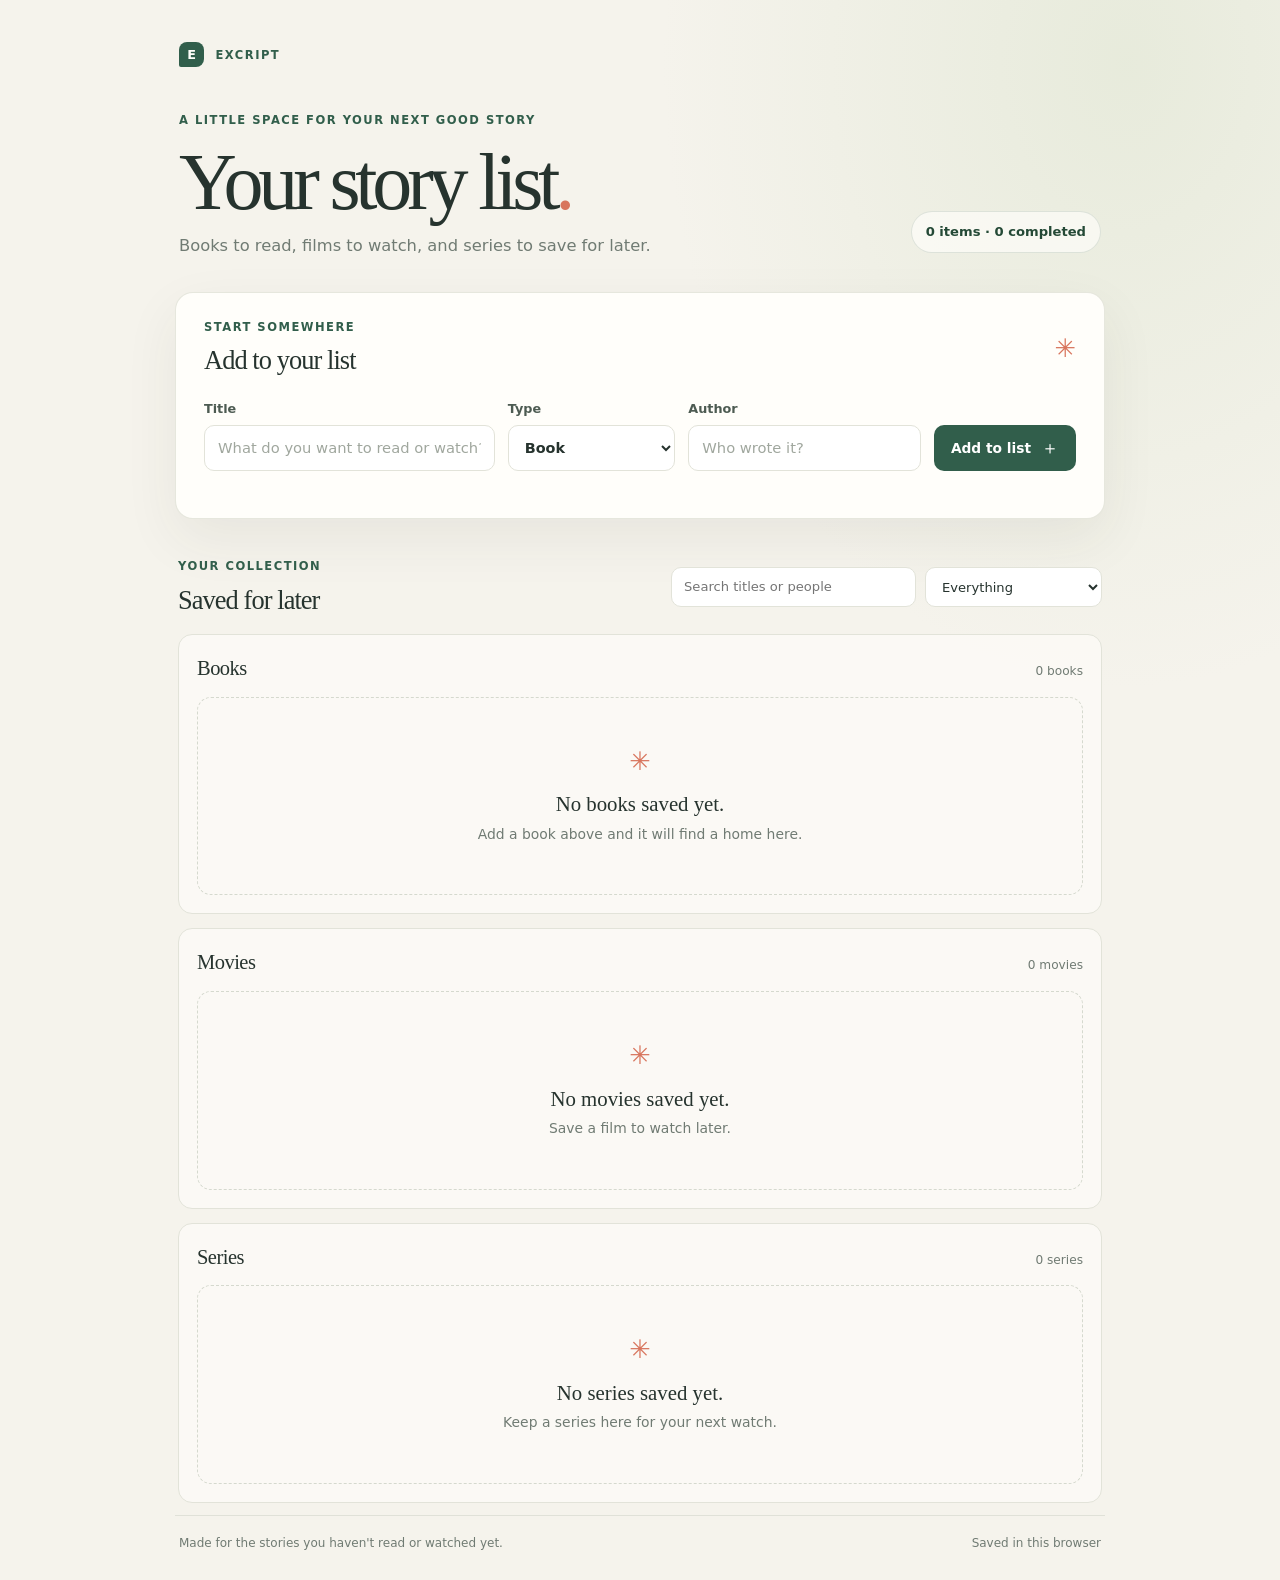
==== index.html @ 7cb1290d "Add search across media sections" ====
<!doctype html>
<html lang="en">
  <head>
    <meta charset="utf-8">
    <meta name="viewport" content="width=device-width, initial-scale=1">
    <meta name="theme-color" content="#f5f3ec">
    <meta name="description" content="A calm, simple reading and watchlist that stays in your browser.">
    <title>Excript — Your reading and watchlist</title>
    <link rel="stylesheet" href="styles.css">
    <script src="app.js" defer></script>
  </head>
  <body>
    <main class="app-shell">
      <header class="hero">
        <p class="eyebrow"><span class="brand-mark" aria-hidden="true">E</span> Excript</p>
        <div class="hero-copy">
          <p class="eyebrow">A little space for your next good story</p>
          <h1>Your story list<span class="period">.</span></h1>
          <p class="intro">Books to read, films to watch, and series to save for later.</p>
        </div>
        <div class="reading-stats" id="reading-stats" aria-live="polite">0 items · 0 completed</div>
      </header>

      <section class="add-panel" aria-labelledby="add-heading">
        <div class="section-heading">
          <div>
            <p class="eyebrow">Start somewhere</p>
            <h2 id="add-heading">Add to your list</h2>
          </div>
          <span class="sparkle" aria-hidden="true">✳</span>
        </div>

        <form id="item-form" class="item-form">
          <label class="field">
            <span>Title</span>
            <input id="item-title" name="title" type="text" maxlength="120" placeholder="What do you want to read or watch?" required>
          </label>
          <label class="field">
            <span>Type</span>
            <select id="item-type" name="type">
              <option value="book">Book</option>
              <option value="movie">Movie</option>
              <option value="series">Series</option>
            </select>
          </label>
          <label class="field">
            <span id="creator-label">Author</span>
            <input id="item-creator" name="creator" type="text" maxlength="100" placeholder="Who wrote it?" required>
          </label>
          <button class="button button-primary" type="submit">Add to list <span aria-hidden="true">＋</span></button>
        </form>
        <p class="form-message" id="form-message" role="status" aria-live="polite"></p>
      </section>

      <section class="list-section" aria-labelledby="list-heading">
        <div class="list-toolbar">
          <div>
            <p class="eyebrow">Your collection</p>
            <h2 id="list-heading">Saved for later</h2>
          </div>
          <div class="list-controls">
            <label class="search-control">
              <span class="visually-hidden">Search by title or person</span>
              <input id="item-search" type="search" placeholder="Search titles or people">
            </label>
            <label class="filter-control">
              <span class="visually-hidden">Filter items</span>
              <select id="item-filter">
                <option value="all">Everything</option>
                <option value="active">To read or watch</option>
                <option value="completed">Completed</option>
              </select>
            </label>
          </div>
        </div>

        <div class="media-sections">
          <section class="media-section" aria-labelledby="books-heading">
            <div class="media-section-heading">
              <h3 id="books-heading">Books</h3>
              <span class="section-count" id="books-count">0 books</span>
            </div>
            <ul class="media-list" id="books-list" aria-live="polite"></ul>
            <div class="empty-state" id="books-empty">
              <span class="empty-icon" aria-hidden="true">✳</span>
              <p class="empty-title">No books saved yet.</p>
              <p>Add a book above and it will find a home here.</p>
            </div>
          </section>

          <section class="media-section" aria-labelledby="movies-heading">
            <div class="media-section-heading">
              <h3 id="movies-heading">Movies</h3>
              <span class="section-count" id="movies-count">0 movies</span>
            </div>
            <ul class="media-list" id="movies-list" aria-live="polite"></ul>
            <div class="empty-state" id="movies-empty">
              <span class="empty-icon" aria-hidden="true">✳</span>
              <p class="empty-title">No movies saved yet.</p>
              <p>Save a film to watch later.</p>
            </div>
          </section>

          <section class="media-section" aria-labelledby="series-heading">
            <div class="media-section-heading">
              <h3 id="series-heading">Series</h3>
              <span class="section-count" id="series-count">0 series</span>
            </div>
            <ul class="media-list" id="series-list" aria-live="polite"></ul>
            <div class="empty-state" id="series-empty">
              <span class="empty-icon" aria-hidden="true">✳</span>
              <p class="empty-title">No series saved yet.</p>
              <p>Keep a series here for your next watch.</p>
            </div>
          </section>
        </div>
        <div class="empty-state search-empty" id="search-empty" role="status" aria-live="polite" hidden>
          <span class="empty-icon" aria-hidden="true">⌕</span>
          <p class="empty-title">No matching stories found.</p>
          <p id="search-empty-copy">Try a different title or person.</p>
        </div>
      </section>

      <footer class="app-footer">
        <span>Made for the stories you haven't read or watched yet.</span>
        <span>Saved in this browser</span>
      </footer>
    </main>
  </body>
</html>
---- styles.css ----
:root {
  color-scheme: light;
  --paper: #f5f3ec;
  --card: #fffefa;
  --ink: #26332e;
  --muted: #707b73;
  --green: #315e4b;
  --green-dark: #244936;
  --line: #e2e3d9;
  --coral: #d8755d;
  --shadow: 0 20px 55px rgb(50 62 48 / 7%);
}

* {
  box-sizing: border-box;
}

body {
  min-width: 320px;
  min-height: 100vh;
  margin: 0;
  background:
    radial-gradient(ellipse at 88% 4%, rgb(220 228 206 / 55%), transparent 29rem),
    var(--paper);
  color: var(--ink);
  font-family: Inter, ui-sans-serif, system-ui, -apple-system, BlinkMacSystemFont, "Segoe UI", sans-serif;
  line-height: 1.5;
}

button,
input,
select {
  font: inherit;
}

button,
select {
  cursor: pointer;
}

.app-shell {
  width: min(100% - 40px, 930px);
  margin: 0 auto;
  padding: 34px 0 28px;
}

.hero {
  display: grid;
  grid-template-columns: 1fr auto;
  align-items: start;
  gap: 36px 24px;
  padding: 8px 4px 34px;
}

.hero > .eyebrow {
  grid-column: 1 / -1;
}

.eyebrow {
  margin: 0 0 9px;
  color: var(--green);
  font-size: 0.72rem;
  font-weight: 750;
  letter-spacing: 0.13em;
  text-transform: uppercase;
}

.brand-mark {
  display: inline-grid;
  width: 25px;
  height: 25px;
  margin-right: 6px;
  place-items: center;
  border-radius: 8px 8px 8px 2px;
  background: var(--green);
  color: #fffefa;
  font-size: 0.8rem;
  letter-spacing: 0;
  text-transform: none;
}

.hero-copy .eyebrow {
  margin-bottom: 12px;
}

h1,
h2,
h3,
p {
  margin-top: 0;
}

h1 {
  margin-bottom: 10px;
  font-family: Georgia, "Times New Roman", serif;
  font-size: clamp(2.7rem, 7vw, 5rem);
  font-weight: 500;
  letter-spacing: -0.065em;
  line-height: 1.03;
}

.period {
  color: var(--coral);
}

.intro {
  max-width: 480px;
  margin-bottom: 0;
  color: var(--muted);
  font-size: 1.02rem;
}

.reading-stats {
  align-self: end;
  margin: 0 0 5px;
  padding: 10px 14px;
  border: 1px solid rgb(49 94 75 / 14%);
  border-radius: 999px;
  background: rgb(255 254 250 / 65%);
  color: var(--green-dark);
  font-size: 0.82rem;
  font-weight: 650;
  white-space: nowrap;
}

.add-panel {
  padding: 26px 28px 20px;
  border: 1px solid rgb(226 227 217 / 85%);
  border-radius: 18px;
  background: var(--card);
  box-shadow: var(--shadow);
}

.section-heading,
.list-toolbar {
  display: flex;
  align-items: center;
  justify-content: space-between;
  gap: 18px;
}

h2 {
  margin-bottom: 0;
  font-family: Georgia, "Times New Roman", serif;
  font-size: 1.65rem;
  font-weight: 500;
  letter-spacing: -0.035em;
  line-height: 1.2;
}

.sparkle {
  color: var(--coral);
  font-size: 1.6rem;
}

.item-form {
  display: grid;
  grid-template-columns: 1.25fr 0.72fr 1fr auto;
  align-items: end;
  gap: 13px;
  margin-top: 22px;
}

.field {
  display: grid;
  gap: 7px;
  color: #4d5b52;
  font-size: 0.8rem;
  font-weight: 650;
}

.field input,
.field select,
.search-control input,
.filter-control select {
  min-height: 46px;
  border: 1px solid var(--line);
  border-radius: 10px;
  outline: none;
  background: #fff;
  color: var(--ink);
  transition: border-color 150ms ease, box-shadow 150ms ease;
}

.field input {
  width: 100%;
  padding: 0 13px;
  font-size: 0.92rem;
  font-weight: 450;
}

.field select {
  width: 100%;
  padding: 0 12px;
  font-size: 0.9rem;
}

.field input::placeholder {
  color: #a0a79e;
}

.field input:focus,
.search-control input:focus,
.filter-control select:focus {
  border-color: var(--green);
  box-shadow: 0 0 0 3px rgb(49 94 75 / 12%);
}

.button {
  display: inline-flex;
  min-height: 46px;
  align-items: center;
  justify-content: center;
  gap: 10px;
  padding: 0 16px;
  border: 1px solid transparent;
  border-radius: 10px;
  font-size: 0.86rem;
  font-weight: 700;
  transition: transform 150ms ease, background 150ms ease, border-color 150ms ease;
}

.button:hover {
  transform: translateY(-1px);
}

.button:focus-visible,
.button-quiet:focus-visible {
  outline: 3px solid rgb(49 94 75 / 25%);
  outline-offset: 2px;
}

.button-primary {
  background: var(--green);
  color: white;
}

.button-primary:hover {
  background: var(--green-dark);
}

.button-primary span {
  font-size: 1.15rem;
  font-weight: 450;
}

.form-message {
  min-height: 1.3em;
  margin: 10px 0 0;
  color: var(--muted);
  font-size: 0.82rem;
}

.list-section {
  padding: 39px 3px 12px;
}

.list-toolbar {
  margin-bottom: 18px;
}

.list-controls {
  display: flex;
  align-items: center;
  gap: 9px;
}

.search-control {
  display: block;
}

.media-sections {
  display: grid;
  gap: 14px;
}

.media-section {
  padding: 18px;
  border: 1px solid var(--line);
  border-radius: 14px;
  background: rgb(255 254 250 / 64%);
}

.media-section-heading {
  display: flex;
  align-items: baseline;
  justify-content: space-between;
  gap: 12px;
  margin-bottom: 13px;
}

.media-section-heading h3 {
  margin: 0;
  font-family: Georgia, "Times New Roman", serif;
  font-size: 1.28rem;
  font-weight: 500;
  letter-spacing: -0.025em;
}

.section-count {
  color: var(--muted);
  font-size: 0.76rem;
}

.filter-control select {
  min-height: 40px;
  padding: 0 34px 0 12px;
  font-size: 0.82rem;
}

.search-control input {
  width: clamp(150px, 22vw, 245px);
  min-height: 40px;
  padding: 0 12px;
  font-size: 0.82rem;
}

.media-list {
  display: grid;
  gap: 10px;
  margin: 0;
  padding: 0;
  list-style: none;
}

.media-card {
  display: flex;
  align-items: center;
  justify-content: space-between;
  gap: 18px;
  padding: 17px 19px;
  border: 1px solid var(--line);
  border-radius: 13px;
  background: rgb(255 254 250 / 78%);
  animation: arrive 220ms ease both;
}

.media-info {
  min-width: 0;
}

.media-title {
  overflow-wrap: anywhere;
  margin: 0 0 3px;
  font-family: Georgia, "Times New Roman", serif;
  font-size: 1.18rem;
  font-weight: 500;
}

.media-detail {
  margin: 0;
  color: var(--muted);
  font-size: 0.86rem;
}

.media-actions {
  display: flex;
  flex: 0 0 auto;
  align-items: center;
  gap: 8px;
}

.status-chip {
  padding: 5px 9px;
  border-radius: 999px;
  background: #eff3e9;
  color: var(--green-dark);
  font-size: 0.72rem;
  font-weight: 700;
}

.is-complete .media-title {
  color: #7d877e;
  text-decoration: line-through;
  text-decoration-color: #a9b5a5;
}

.is-complete .status-chip {
  background: #f6e9df;
  color: #8b553f;
}

.button-secondary {
  min-height: 36px;
  padding: 0 11px;
  border-color: var(--line);
  background: white;
  color: var(--green-dark);
  font-size: 0.76rem;
}

.button-secondary:hover {
  border-color: #b8c7b8;
  background: #f8faf4;
}

.button-quiet {
  min-height: 36px;
  padding: 0 8px;
  border: 0;
  border-radius: 8px;
  background: transparent;
  color: #8a6357;
  font-size: 0.76rem;
  font-weight: 650;
}

.button-quiet:hover {
  background: #fbefea;
}

.empty-state {
  padding: 44px 20px 50px;
  border: 1px dashed #d5d9ce;
  border-radius: 14px;
  color: var(--muted);
  text-align: center;
}

.empty-state[hidden],
.media-list[hidden],
.media-sections[hidden],
.search-empty[hidden] {
  display: none;
}

.empty-icon {
  display: block;
  margin-bottom: 8px;
  color: var(--coral);
  font-size: 1.6rem;
}

.empty-title {
  margin-bottom: 4px;
  color: var(--ink);
  font-family: Georgia, "Times New Roman", serif;
  font-size: 1.3rem;
}

.empty-state p:last-child {
  margin-bottom: 0;
  font-size: 0.87rem;
}

.app-footer {
  display: flex;
  justify-content: space-between;
  gap: 14px;
  padding: 18px 4px 0;
  border-top: 1px solid #e0e1d8;
  color: var(--muted);
  font-size: 0.75rem;
}

.visually-hidden {
  position: absolute;
  width: 1px;
  height: 1px;
  overflow: hidden;
  clip: rect(0, 0, 0, 0);
  white-space: nowrap;
  clip-path: inset(50%);
}

@keyframes arrive {
  from { opacity: 0; transform: translateY(5px); }
  to { opacity: 1; transform: translateY(0); }
}

@media (max-width: 700px) {
  .app-shell {
    width: min(100% - 28px, 600px);
    padding-top: 23px;
  }

  .hero {
    grid-template-columns: 1fr;
    gap: 25px;
    padding-bottom: 26px;
  }

  .hero > .eyebrow {
    grid-column: auto;
  }

  .reading-stats {
    justify-self: start;
  }

  .list-toolbar {
    flex-wrap: wrap;
  }

  .list-controls {
    width: 100%;
  }

  .search-control {
    flex: 1;
  }

  .search-control input {
    width: 100%;
  }

  .item-form {
    grid-template-columns: 1fr 1fr;
  }

  .item-form .button {
    grid-column: 1 / -1;
  }

  .add-panel {
    padding: 22px 19px 16px;
  }
}

@media (max-width: 500px) {
  .item-form {
    grid-template-columns: 1fr;
  }

  .item-form .button {
    grid-column: auto;
  }

  .list-toolbar {
    align-items: flex-end;
  }

  .list-toolbar h2 {
    font-size: 1.4rem;
  }

  .media-card {
    align-items: flex-start;
    flex-direction: column;
    gap: 12px;
    padding: 15px;
  }

  .media-actions {
    width: 100%;
    justify-content: space-between;
  }

  .app-footer {
    flex-direction: column;
    gap: 3px;
  }
}

@media (prefers-reduced-motion: reduce) {
  *,
  *::before,
  *::after {
    scroll-behavior: auto !important;
    animation-duration: 0.01ms !important;
    animation-iteration-count: 1 !important;
    transition-duration: 0.01ms !important;
  }
}
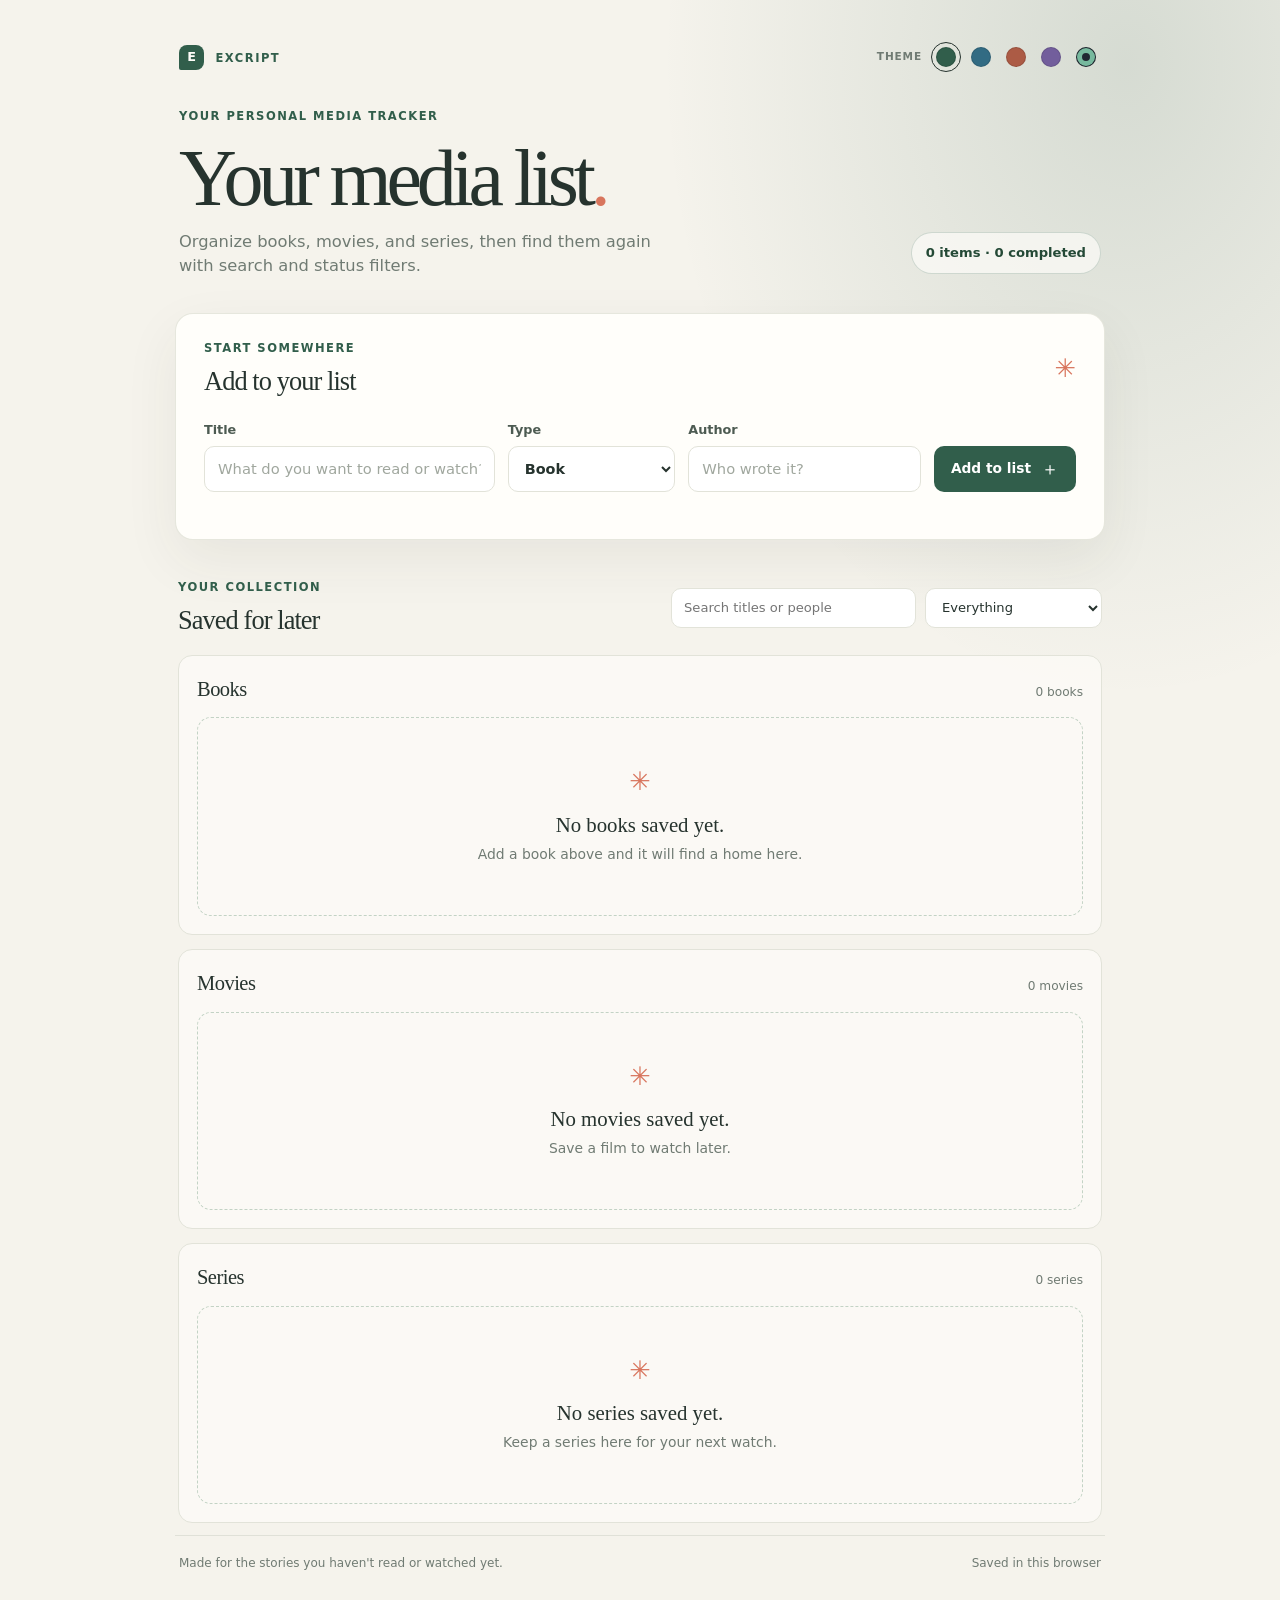
==== commit 02fdac99: "Add selectable color themes" ====
--- a/index.html
+++ b/index.html
@@ -4,19 +4,41 @@
     <meta charset="utf-8">
     <meta name="viewport" content="width=device-width, initial-scale=1">
     <meta name="theme-color" content="#f5f3ec">
-    <meta name="description" content="A calm, simple reading and watchlist that stays in your browser.">
-    <title>Excript — Your reading and watchlist</title>
+    <meta name="description" content="A personal media tracker for books, movies, and series. Search your collection and track what you have read or watched.">
+    <title>Excript — Personal Media Tracker</title>
     <link rel="stylesheet" href="styles.css">
     <script src="app.js" defer></script>
   </head>
   <body>
     <main class="app-shell">
       <header class="hero">
-        <p class="eyebrow"><span class="brand-mark" aria-hidden="true">E</span> Excript</p>
+        <div class="hero-topline">
+          <p class="eyebrow"><span class="brand-mark" aria-hidden="true">E</span> Excript</p>
+          <div class="header-actions">
+            <span class="theme-label" id="theme-label">Theme</span>
+            <div class="theme-options" role="group" aria-labelledby="theme-label">
+              <button class="theme-swatch" type="button" data-theme-choice="forest" aria-label="Forest theme" aria-pressed="true" title="Forest">
+                <span aria-hidden="true"></span>
+              </button>
+              <button class="theme-swatch" type="button" data-theme-choice="ocean" aria-label="Ocean theme" aria-pressed="false" title="Ocean">
+                <span aria-hidden="true"></span>
+              </button>
+              <button class="theme-swatch" type="button" data-theme-choice="sunset" aria-label="Sunset theme" aria-pressed="false" title="Sunset">
+                <span aria-hidden="true"></span>
+              </button>
+              <button class="theme-swatch" type="button" data-theme-choice="lavender" aria-label="Lavender theme" aria-pressed="false" title="Lavender">
+                <span aria-hidden="true"></span>
+              </button>
+              <button class="theme-swatch" type="button" data-theme-choice="midnight" aria-label="Midnight theme" aria-pressed="false" title="Midnight">
+                <span aria-hidden="true"></span>
+              </button>
+            </div>
+          </div>
+        </div>
         <div class="hero-copy">
-          <p class="eyebrow">A little space for your next good story</p>
-          <h1>Your story list<span class="period">.</span></h1>
-          <p class="intro">Books to read, films to watch, and series to save for later.</p>
+          <p class="eyebrow">Your personal media tracker</p>
+          <h1>Your media list<span class="period">.</span></h1>
+          <p class="intro">Organize books, movies, and series, then find them again with search and status filters.</p>
         </div>
         <div class="reading-stats" id="reading-stats" aria-live="polite">0 items · 0 completed</div>
       </header>
--- a/styles.css
+++ b/styles.css
@@ -8,7 +8,94 @@
   --green-dark: #244936;
   --line: #e2e3d9;
   --coral: #d8755d;
+  --accent-soft: #eff3e9;
+  --accent-border: #c3d3c5;
+  --complete-soft: #f6e9df;
+  --complete-ink: #8b553f;
+  --quiet-soft: #fbefea;
+  --field: #fff;
+  --card-wash: rgb(255 254 250 / 64%);
   --shadow: 0 20px 55px rgb(50 62 48 / 7%);
+}
+
+:root[data-theme="ocean"] {
+  color-scheme: light;
+  --paper: #edf4f8;
+  --card: #fbfeff;
+  --ink: #22343e;
+  --muted: #6a7c85;
+  --green: #326b83;
+  --green-dark: #24556b;
+  --line: #d7e4e9;
+  --coral: #df8b66;
+  --accent-soft: #e7f2f6;
+  --accent-border: #b8d2df;
+  --complete-soft: #f8e9df;
+  --complete-ink: #925b40;
+  --quiet-soft: #f9eee8;
+  --field: #fff;
+  --card-wash: rgb(251 254 255 / 72%);
+  --shadow: 0 20px 55px rgb(34 67 82 / 8%);
+}
+
+:root[data-theme="sunset"] {
+  color-scheme: light;
+  --paper: #fbf1e9;
+  --card: #fffdfa;
+  --ink: #3c302d;
+  --muted: #82716a;
+  --green: #ac5b45;
+  --green-dark: #854633;
+  --line: #eadbd2;
+  --coral: #d8755d;
+  --accent-soft: #faebe4;
+  --accent-border: #e6c3b3;
+  --complete-soft: #f5e5da;
+  --complete-ink: #8d503b;
+  --quiet-soft: #faeee7;
+  --field: #fff;
+  --card-wash: rgb(255 253 250 / 72%);
+  --shadow: 0 20px 55px rgb(87 55 39 / 8%);
+}
+
+:root[data-theme="lavender"] {
+  color-scheme: light;
+  --paper: #f3f0f8;
+  --card: #fffefe;
+  --ink: #322d3e;
+  --muted: #777184;
+  --green: #725e9c;
+  --green-dark: #59477f;
+  --line: #e2ddeb;
+  --coral: #bd7183;
+  --accent-soft: #efebf7;
+  --accent-border: #d0c5e4;
+  --complete-soft: #f6e8ed;
+  --complete-ink: #874d62;
+  --quiet-soft: #f8edf0;
+  --field: #fff;
+  --card-wash: rgb(255 254 254 / 72%);
+  --shadow: 0 20px 55px rgb(54 43 78 / 8%);
+}
+
+:root[data-theme="midnight"] {
+  color-scheme: dark;
+  --paper: #151b22;
+  --card: #202832;
+  --ink: #e8edf0;
+  --muted: #a0aeb7;
+  --green: #77b99e;
+  --green-dark: #9ad2ba;
+  --line: #36434d;
+  --coral: #f09778;
+  --accent-soft: #293b3a;
+  --accent-border: #466459;
+  --complete-soft: #44312d;
+  --complete-ink: #f2b39c;
+  --quiet-soft: #3b2c2a;
+  --field: #18212a;
+  --card-wash: rgb(32 40 50 / 78%);
+  --shadow: 0 20px 55px rgb(0 0 0 / 22%);
 }
 
 * {
@@ -20,7 +107,7 @@
   min-height: 100vh;
   margin: 0;
   background:
-    radial-gradient(ellipse at 88% 4%, rgb(220 228 206 / 55%), transparent 29rem),
+    radial-gradient(ellipse at 88% 4%, color-mix(in srgb, var(--green) 16%, transparent), transparent 29rem),
     var(--paper);
   color: var(--ink);
   font-family: Inter, ui-sans-serif, system-ui, -apple-system, BlinkMacSystemFont, "Segoe UI", sans-serif;
@@ -52,8 +139,80 @@
   padding: 8px 4px 34px;
 }
 
-.hero > .eyebrow {
+.hero-topline {
   grid-column: 1 / -1;
+  display: flex;
+  align-items: center;
+  justify-content: space-between;
+  gap: 20px;
+}
+
+.hero-topline > .eyebrow {
+  margin: 0;
+}
+
+.header-actions {
+  display: flex;
+  align-items: center;
+  gap: 9px;
+}
+
+.theme-label {
+  color: var(--muted);
+  font-size: 0.66rem;
+  font-weight: 700;
+  letter-spacing: 0.08em;
+  text-transform: uppercase;
+}
+
+.theme-options {
+  display: flex;
+  align-items: center;
+  gap: 5px;
+}
+
+.theme-swatch {
+  display: grid;
+  width: 30px;
+  height: 30px;
+  flex: 0 0 auto;
+  place-items: center;
+  padding: 0;
+  border: 1px solid transparent;
+  border-radius: 50%;
+  background: transparent;
+  transition: border-color 150ms ease, transform 150ms ease;
+}
+
+.theme-swatch:hover {
+  transform: translateY(-1px);
+}
+
+.theme-swatch:focus-visible {
+  outline: 3px solid color-mix(in srgb, var(--green) 35%, transparent);
+  outline-offset: 2px;
+}
+
+.theme-swatch[aria-pressed="true"] {
+  border-color: var(--ink);
+}
+
+.theme-swatch span {
+  width: 20px;
+  height: 20px;
+  border: 1px solid rgb(0 0 0 / 12%);
+  border-radius: 50%;
+  background: var(--swatch-color);
+}
+
+.theme-swatch[data-theme-choice="forest"] { --swatch-color: #315e4b; }
+.theme-swatch[data-theme-choice="ocean"] { --swatch-color: #326b83; }
+.theme-swatch[data-theme-choice="sunset"] { --swatch-color: #ac5b45; }
+.theme-swatch[data-theme-choice="lavender"] { --swatch-color: #725e9c; }
+.theme-swatch[data-theme-choice="midnight"] { --swatch-color: #202832; }
+
+.theme-swatch[data-theme-choice="midnight"] span {
+  box-shadow: inset 0 0 0 5px #77b99e;
 }
 
 .eyebrow {
@@ -114,9 +273,9 @@
   align-self: end;
   margin: 0 0 5px;
   padding: 10px 14px;
-  border: 1px solid rgb(49 94 75 / 14%);
+  border: 1px solid color-mix(in srgb, var(--green) 20%, transparent);
   border-radius: 999px;
-  background: rgb(255 254 250 / 65%);
+  background: var(--card-wash);
   color: var(--green-dark);
   font-size: 0.82rem;
   font-weight: 650;
@@ -177,7 +336,7 @@
   border: 1px solid var(--line);
   border-radius: 10px;
   outline: none;
-  background: #fff;
+  background: var(--field);
   color: var(--ink);
   transition: border-color 150ms ease, box-shadow 150ms ease;
 }
@@ -203,7 +362,7 @@
 .search-control input:focus,
 .filter-control select:focus {
   border-color: var(--green);
-  box-shadow: 0 0 0 3px rgb(49 94 75 / 12%);
+  box-shadow: 0 0 0 3px color-mix(in srgb, var(--green) 16%, transparent);
 }
 
 .button {
@@ -226,7 +385,7 @@
 
 .button:focus-visible,
 .button-quiet:focus-visible {
-  outline: 3px solid rgb(49 94 75 / 25%);
+  outline: 3px solid color-mix(in srgb, var(--green) 32%, transparent);
   outline-offset: 2px;
 }
 
@@ -278,7 +437,7 @@
   padding: 18px;
   border: 1px solid var(--line);
   border-radius: 14px;
-  background: rgb(255 254 250 / 64%);
+  background: var(--card-wash);
 }
 
 .media-section-heading {
@@ -331,7 +490,7 @@
   padding: 17px 19px;
   border: 1px solid var(--line);
   border-radius: 13px;
-  background: rgb(255 254 250 / 78%);
+  background: var(--card-wash);
   animation: arrive 220ms ease both;
 }
 
@@ -363,7 +522,7 @@
 .status-chip {
   padding: 5px 9px;
   border-radius: 999px;
-  background: #eff3e9;
+  background: var(--accent-soft);
   color: var(--green-dark);
   font-size: 0.72rem;
   font-weight: 700;
@@ -376,22 +535,22 @@
 }
 
 .is-complete .status-chip {
-  background: #f6e9df;
-  color: #8b553f;
+  background: var(--complete-soft);
+  color: var(--complete-ink);
 }
 
 .button-secondary {
   min-height: 36px;
   padding: 0 11px;
   border-color: var(--line);
-  background: white;
+  background: var(--field);
   color: var(--green-dark);
   font-size: 0.76rem;
 }
 
 .button-secondary:hover {
-  border-color: #b8c7b8;
-  background: #f8faf4;
+  border-color: var(--accent-border);
+  background: var(--accent-soft);
 }
 
 .button-quiet {
@@ -406,12 +565,12 @@
 }
 
 .button-quiet:hover {
-  background: #fbefea;
+  background: var(--quiet-soft);
 }
 
 .empty-state {
   padding: 44px 20px 50px;
-  border: 1px dashed #d5d9ce;
+  border: 1px dashed var(--accent-border);
   border-radius: 14px;
   color: var(--muted);
   text-align: center;
@@ -480,8 +639,8 @@
     padding-bottom: 26px;
   }
 
-  .hero > .eyebrow {
-    grid-column: auto;
+  .hero-topline {
+    flex-wrap: wrap;
   }
 
   .reading-stats {
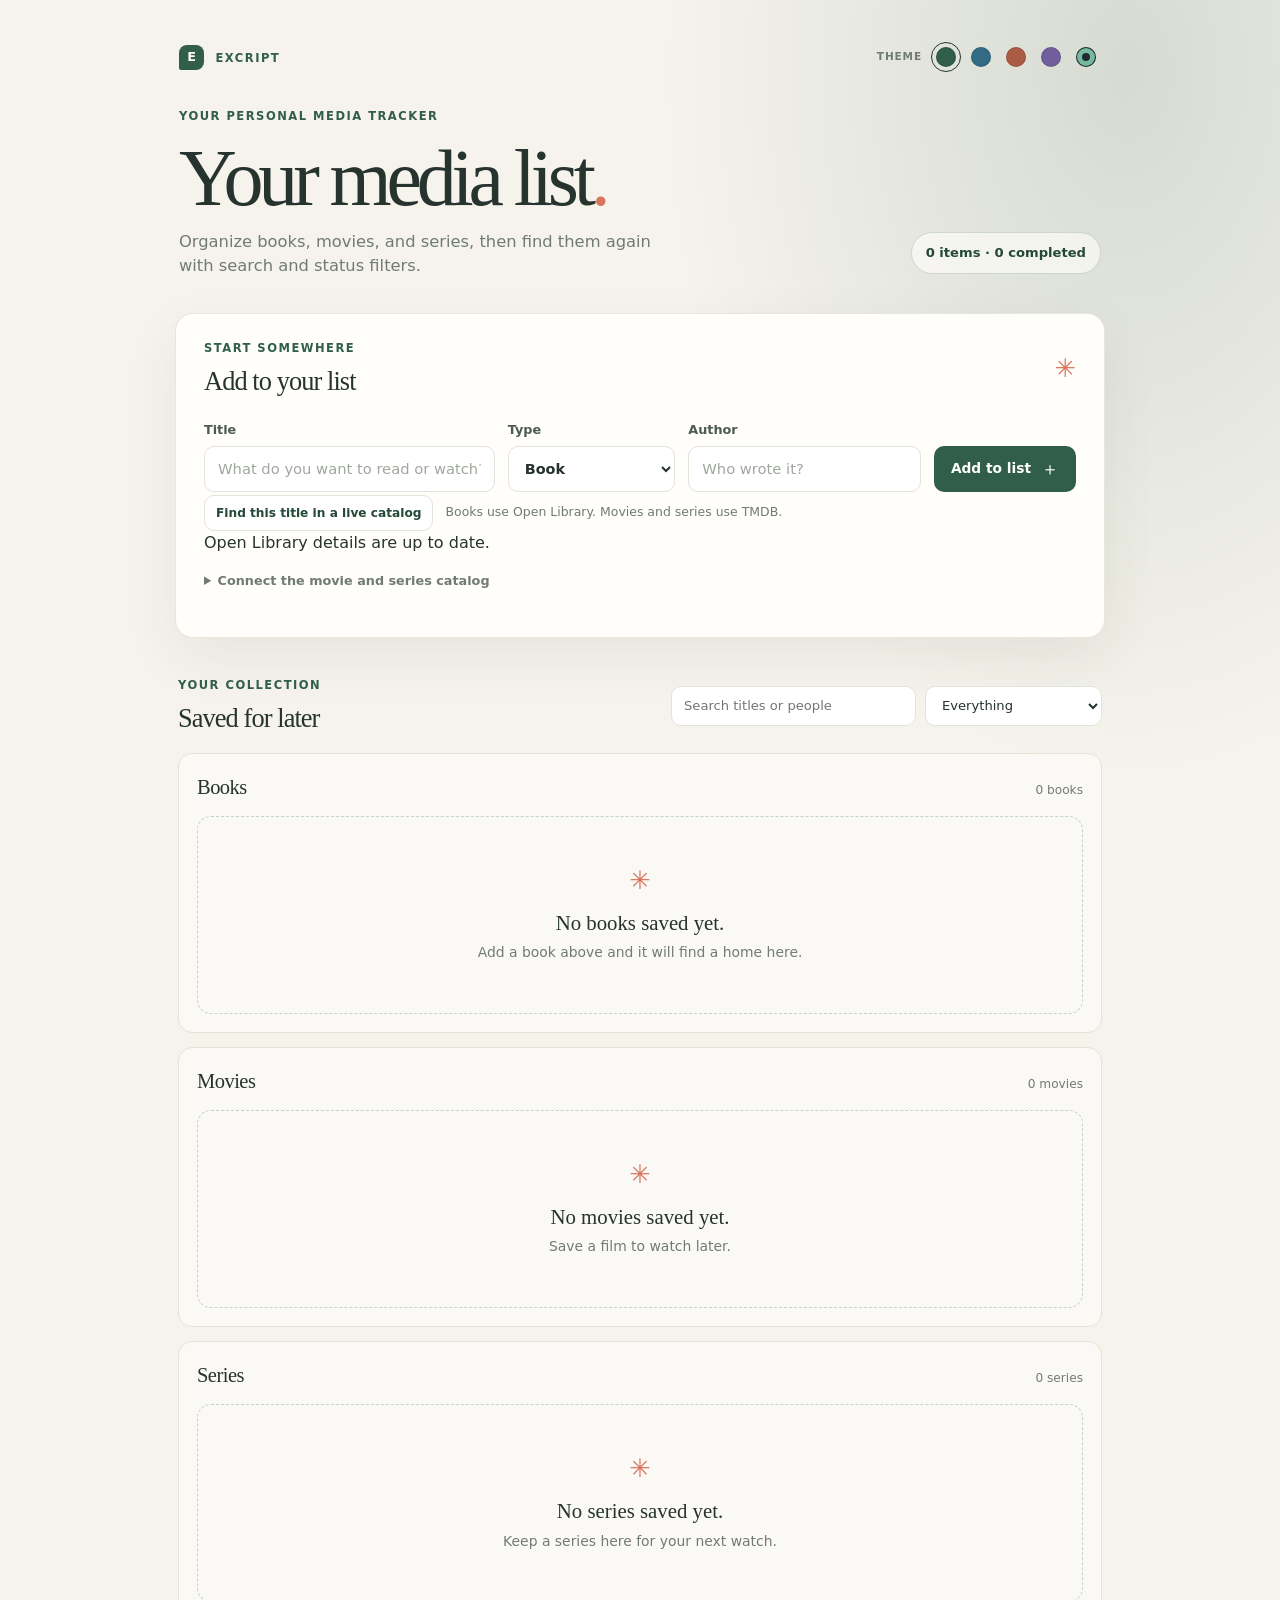
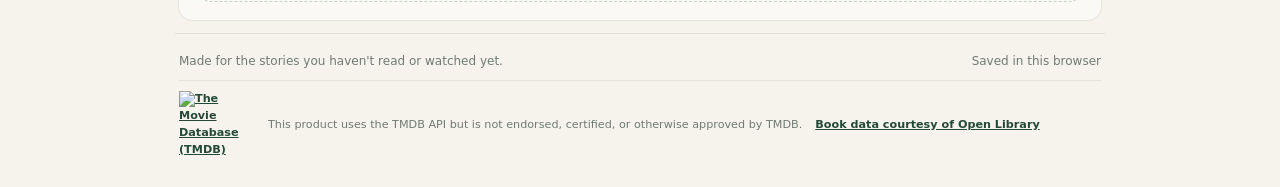
==== commit f05b49ea: "Add live catalog search and refresh" ====
--- a/index.html
+++ b/index.html
@@ -67,10 +67,36 @@
           </label>
           <label class="field">
             <span id="creator-label">Author</span>
-            <input id="item-creator" name="creator" type="text" maxlength="100" placeholder="Who wrote it?" required>
+            <input id="item-creator" name="creator" type="text" maxlength="100" placeholder="Who wrote it?">
           </label>
           <button class="button button-primary" type="submit">Add to list <span aria-hidden="true">＋</span></button>
         </form>
+        <div class="catalog-actions">
+          <button class="button button-secondary" id="catalog-search-button" type="button">Find this title in a live catalog</button>
+          <span>Books use Open Library. Movies and series use TMDB.</span>
+        </div>
+        <p class="catalog-update-status" id="catalog-update-status" role="status" aria-live="polite">Linked book details refresh once a day when Excript opens. Linked movie and series details refresh after you connect TMDB.</p>
+        <details class="catalog-settings">
+          <summary>Connect the movie and series catalog</summary>
+          <div class="catalog-settings-content">
+            <label class="field" for="tmdb-token">
+              <span>TMDB API Read Access Token</span>
+              <input id="tmdb-token" type="password" autocomplete="off" placeholder="Paste your TMDB read access token">
+            </label>
+            <button class="button button-secondary" id="tmdb-connect" type="button">Use for this session</button>
+            <button class="button button-quiet" id="tmdb-disconnect" type="button" hidden>Disconnect</button>
+            <p id="tmdb-connection-status" role="status" aria-live="polite">The token stays in memory in this tab. Searches and refreshes send title information directly to TMDB, not to Excript's server.</p>
+            <a href="https://developer.themoviedb.org/docs/getting-started" target="_blank" rel="noopener noreferrer">How to request a TMDB API key</a>
+          </div>
+        </details>
+        <section class="catalog-lookup" id="catalog-lookup" aria-labelledby="catalog-lookup-heading" hidden>
+          <div class="catalog-lookup-heading">
+            <h3 id="catalog-lookup-heading">Catalog matches</h3>
+            <button class="button-quiet" id="catalog-close" type="button">Close</button>
+          </div>
+          <p id="catalog-status" role="status" aria-live="polite"></p>
+          <ul class="catalog-matches" id="catalog-matches"></ul>
+        </section>
         <p class="form-message" id="form-message" role="status" aria-live="polite"></p>
       </section>
 
@@ -146,6 +172,13 @@
       <footer class="app-footer">
         <span>Made for the stories you haven't read or watched yet.</span>
         <span>Saved in this browser</span>
+        <div class="catalog-attribution">
+          <a href="https://www.themoviedb.org/" target="_blank" rel="noopener noreferrer" aria-label="The Movie Database (TMDB)">
+            <img class="tmdb-logo" src="https://www.themoviedb.org/assets/2/v4/logos/v2/blue_square_2-d537fb228cf3ded904ef09b136fe3fec72548ebc1fea3fbbd1ad9e36364db38b.svg" alt="The Movie Database (TMDB)">
+          </a>
+          <span>This product uses the TMDB API but is not endorsed, certified, or otherwise approved by TMDB.</span>
+          <a href="https://openlibrary.org/" target="_blank" rel="noopener noreferrer">Book data courtesy of Open Library</a>
+        </div>
       </footer>
     </main>
   </body>
--- a/styles.css
+++ b/styles.css
@@ -102,6 +102,10 @@
   box-sizing: border-box;
 }
 
+[hidden] {
+  display: none !important;
+}
+
 body {
   min-width: 320px;
   min-height: 100vh;
@@ -410,6 +414,134 @@
   font-size: 0.82rem;
 }
 
+.catalog-actions {
+  display: flex;
+  align-items: center;
+  gap: 12px;
+  margin-top: 3px;
+}
+
+.catalog-actions > span,
+.catalog-settings p,
+.catalog-settings a {
+  color: var(--muted);
+  font-size: 0.78rem;
+}
+
+.catalog-settings {
+  margin-top: 8px;
+  color: var(--muted);
+  font-size: 0.8rem;
+}
+
+.catalog-settings summary {
+  width: fit-content;
+  cursor: pointer;
+  font-weight: 650;
+}
+
+.catalog-settings-content {
+  display: flex;
+  flex-wrap: wrap;
+  align-items: end;
+  gap: 10px;
+  margin-top: 12px;
+  padding: 15px;
+  border: 1px solid var(--line);
+  border-radius: 12px;
+  background: rgb(255 254 250 / 64%);
+}
+
+.catalog-settings-content .field {
+  flex: 1 1 280px;
+}
+
+.catalog-settings-content p {
+  flex-basis: 100%;
+  margin: 0;
+}
+
+.catalog-lookup {
+  display: grid;
+  gap: 10px;
+  margin-top: 17px;
+  padding: 16px;
+  border: 1px solid #c3d3c5;
+  border-radius: 13px;
+  background: #eff3e9;
+}
+
+.catalog-lookup-heading {
+  display: flex;
+  align-items: center;
+  justify-content: space-between;
+  gap: 10px;
+}
+
+.catalog-lookup-heading h3,
+.catalog-lookup > p {
+  margin: 0;
+}
+
+.catalog-lookup-heading h3 {
+  font-family: Georgia, "Times New Roman", serif;
+  font-size: 1.1rem;
+  font-weight: 500;
+}
+
+.catalog-lookup > p {
+  color: var(--muted);
+  font-size: 0.82rem;
+}
+
+.catalog-matches {
+  display: grid;
+  gap: 8px;
+  margin: 0;
+  padding: 0;
+  list-style: none;
+}
+
+.catalog-match {
+  display: flex;
+  align-items: center;
+  gap: 12px;
+  padding: 10px;
+  border: 1px solid var(--line);
+  border-radius: 10px;
+  background: var(--card);
+}
+
+.catalog-match-cover {
+  width: 44px;
+  height: 62px;
+  flex: 0 0 auto;
+  border-radius: 5px;
+  object-fit: cover;
+  background: var(--line);
+}
+
+.catalog-match-info {
+  min-width: 0;
+  flex: 1;
+}
+
+.catalog-match-title,
+.catalog-match-subtitle {
+  overflow-wrap: anywhere;
+  margin: 0;
+}
+
+.catalog-match-title {
+  color: var(--ink);
+  font-weight: 650;
+}
+
+.catalog-match-subtitle {
+  color: var(--muted);
+  font-size: 0.78rem;
+}
+
 .list-section {
   padding: 39px 3px 12px;
 }
@@ -484,7 +616,7 @@
 
 .media-card {
   display: flex;
-  align-items: center;
+  align-items: flex-start;
   justify-content: space-between;
   gap: 18px;
   padding: 17px 19px;
@@ -495,7 +627,26 @@
 }
 
 .media-info {
+  display: flex;
+  align-items: flex-start;
+  gap: 14px;
   min-width: 0;
+  flex: 1;
+}
+
+.media-copy {
+  min-width: 0;
+  flex: 1;
+}
+
+.media-poster {
+  width: 66px;
+  height: 98px;
+  flex: 0 0 auto;
+  border: 1px solid var(--line);
+  border-radius: 8px;
+  background: #eff3e9;
+  object-fit: cover;
 }
 
 .media-title {
@@ -512,10 +663,45 @@
   font-size: 0.86rem;
 }
 
+.catalog-detail {
+  margin: 8px 0 0;
+  color: var(--green-dark);
+  font-size: 0.78rem;
+  font-weight: 650;
+}
+
+.next-episode {
+  color: var(--coral);
+}
+
+.catalog-overview {
+  display: -webkit-box;
+  overflow: hidden;
+  margin: 8px 0 0;
+  color: var(--muted);
+  font-size: 0.82rem;
+  -webkit-box-orient: vertical;
+  -webkit-line-clamp: 3;
+}
+
+.catalog-source {
+  margin: 7px 0 0;
+  color: var(--muted);
+  font-size: 0.72rem;
+}
+
+.catalog-source a,
+.catalog-attribution a {
+  color: var(--green-dark);
+  font-weight: 650;
+}
+
 .media-actions {
   display: flex;
   flex: 0 0 auto;
   align-items: center;
+  justify-content: flex-end;
+  flex-wrap: wrap;
   gap: 8px;
 }
 
@@ -603,13 +789,35 @@
 }
 
 .app-footer {
-  display: flex;
+  display: grid;
+  grid-template-columns: 1fr auto;
   justify-content: space-between;
-  gap: 14px;
+  gap: 10px 14px;
   padding: 18px 4px 0;
   border-top: 1px solid #e0e1d8;
   color: var(--muted);
   font-size: 0.75rem;
+}
+
+.catalog-attribution {
+  display: flex;
+  grid-column: 1 / -1;
+  align-items: center;
+  flex-wrap: wrap;
+  gap: 8px 13px;
+  padding-top: 10px;
+  border-top: 1px solid var(--line);
+}
+
+.catalog-attribution span,
+.catalog-attribution a {
+  font-size: 0.7rem;
+}
+
+.tmdb-logo {
+  display: block;
+  width: 76px;
+  height: auto;
 }
 
 .visually-hidden {
@@ -702,11 +910,24 @@
 
   .media-actions {
     width: 100%;
-    justify-content: space-between;
+    justify-content: flex-start;
+  }
+
+  .media-info {
+    width: 100%;
+  }
+
+  .catalog-match {
+    align-items: flex-start;
+    flex-wrap: wrap;
+  }
+
+  .catalog-match .button {
+    width: 100%;
   }
 
   .app-footer {
-    flex-direction: column;
+    grid-template-columns: 1fr;
     gap: 3px;
   }
 }
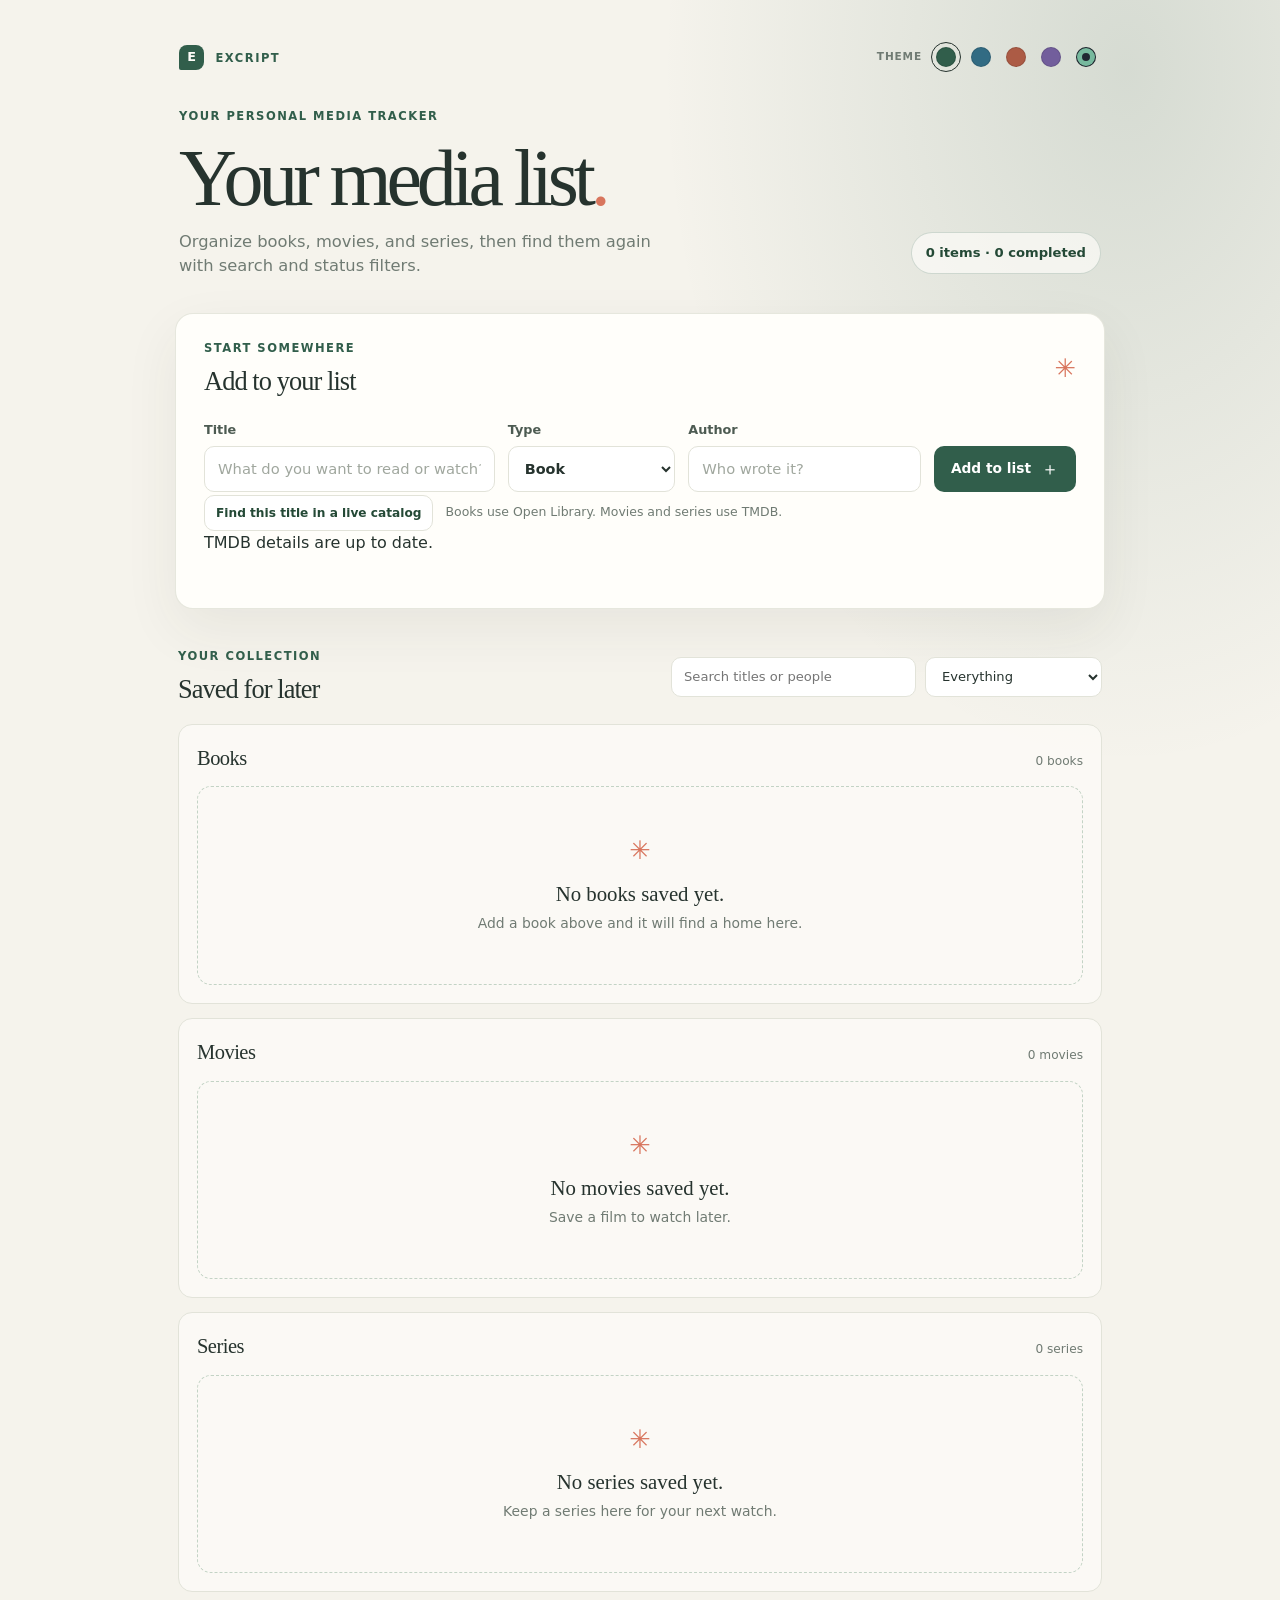
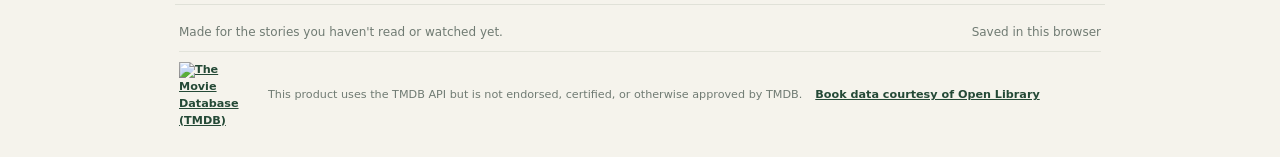
==== commit 10e80036: "Use a shared server-side TMDB connection" ====
--- a/index.html
+++ b/index.html
@@ -75,20 +75,7 @@
           <button class="button button-secondary" id="catalog-search-button" type="button">Find this title in a live catalog</button>
           <span>Books use Open Library. Movies and series use TMDB.</span>
         </div>
-        <p class="catalog-update-status" id="catalog-update-status" role="status" aria-live="polite">Linked book details refresh once a day when Excript opens. Linked movie and series details refresh after you connect TMDB.</p>
-        <details class="catalog-settings">
-          <summary>Connect the movie and series catalog</summary>
-          <div class="catalog-settings-content">
-            <label class="field" for="tmdb-token">
-              <span>TMDB API Read Access Token</span>
-              <input id="tmdb-token" type="password" autocomplete="off" placeholder="Paste your TMDB read access token">
-            </label>
-            <button class="button button-secondary" id="tmdb-connect" type="button">Use for this session</button>
-            <button class="button button-quiet" id="tmdb-disconnect" type="button" hidden>Disconnect</button>
-            <p id="tmdb-connection-status" role="status" aria-live="polite">The token stays in memory in this tab. Searches and refreshes send title information directly to TMDB, not to Excript's server.</p>
-            <a href="https://developer.themoviedb.org/docs/getting-started" target="_blank" rel="noopener noreferrer">How to request a TMDB API key</a>
-          </div>
-        </details>
+        <p class="catalog-update-status" id="catalog-update-status" role="status" aria-live="polite">Books use Open Library. Movies and series use Excript's shared TMDB connection, so each person can search without their own key.</p>
         <section class="catalog-lookup" id="catalog-lookup" aria-labelledby="catalog-lookup-heading" hidden>
           <div class="catalog-lookup-heading">
             <h3 id="catalog-lookup-heading">Catalog matches</h3>
--- a/styles.css
+++ b/styles.css
@@ -855,6 +855,12 @@
     justify-self: start;
   }
 
+  .catalog-actions {
+    align-items: flex-start;
+    flex-direction: column;
+    gap: 5px;
+  }
+
   .list-toolbar {
     flex-wrap: wrap;
   }
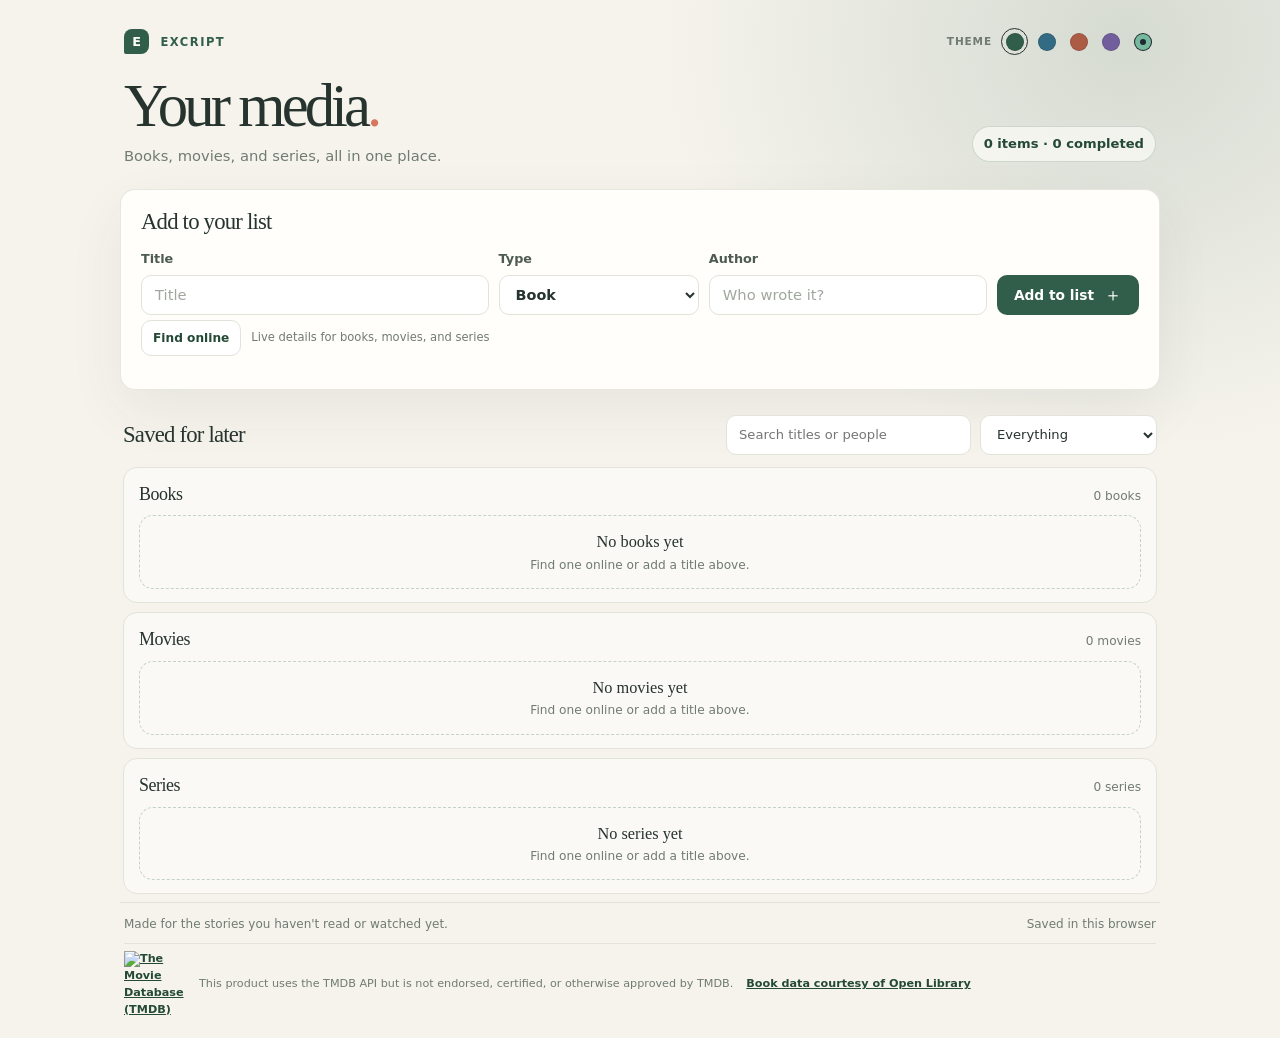
==== commit 4184f679: "Compact the media tracker interface" ====
--- a/index.html
+++ b/index.html
@@ -36,9 +36,8 @@
           </div>
         </div>
         <div class="hero-copy">
-          <p class="eyebrow">Your personal media tracker</p>
-          <h1>Your media list<span class="period">.</span></h1>
-          <p class="intro">Organize books, movies, and series, then find them again with search and status filters.</p>
+          <h1>Your media<span class="period">.</span></h1>
+          <p class="intro">Books, movies, and series, all in one place.</p>
         </div>
         <div class="reading-stats" id="reading-stats" aria-live="polite">0 items · 0 completed</div>
       </header>
@@ -46,16 +45,14 @@
       <section class="add-panel" aria-labelledby="add-heading">
         <div class="section-heading">
           <div>
-            <p class="eyebrow">Start somewhere</p>
             <h2 id="add-heading">Add to your list</h2>
           </div>
-          <span class="sparkle" aria-hidden="true">✳</span>
         </div>
 
         <form id="item-form" class="item-form">
           <label class="field">
             <span>Title</span>
-            <input id="item-title" name="title" type="text" maxlength="120" placeholder="What do you want to read or watch?" required>
+            <input id="item-title" name="title" type="text" maxlength="120" placeholder="Title" required>
           </label>
           <label class="field">
             <span>Type</span>
@@ -72,10 +69,10 @@
           <button class="button button-primary" type="submit">Add to list <span aria-hidden="true">＋</span></button>
         </form>
         <div class="catalog-actions">
-          <button class="button button-secondary" id="catalog-search-button" type="button">Find this title in a live catalog</button>
-          <span>Books use Open Library. Movies and series use TMDB.</span>
+          <button class="button button-secondary" id="catalog-search-button" type="button">Find online</button>
+          <span>Live details for books, movies, and series</span>
         </div>
-        <p class="catalog-update-status" id="catalog-update-status" role="status" aria-live="polite">Books use Open Library. Movies and series use Excript's shared TMDB connection, so each person can search without their own key.</p>
+        <p class="catalog-update-status visually-hidden" id="catalog-update-status" role="status" aria-live="polite">Books use Open Library. Movies and series use Excript's shared TMDB connection.</p>
         <section class="catalog-lookup" id="catalog-lookup" aria-labelledby="catalog-lookup-heading" hidden>
           <div class="catalog-lookup-heading">
             <h3 id="catalog-lookup-heading">Catalog matches</h3>
@@ -90,7 +87,6 @@
       <section class="list-section" aria-labelledby="list-heading">
         <div class="list-toolbar">
           <div>
-            <p class="eyebrow">Your collection</p>
             <h2 id="list-heading">Saved for later</h2>
           </div>
           <div class="list-controls">
@@ -117,9 +113,8 @@
             </div>
             <ul class="media-list" id="books-list" aria-live="polite"></ul>
             <div class="empty-state" id="books-empty">
-              <span class="empty-icon" aria-hidden="true">✳</span>
-              <p class="empty-title">No books saved yet.</p>
-              <p>Add a book above and it will find a home here.</p>
+              <p class="empty-title">No books yet</p>
+              <p>Find one online or add a title above.</p>
             </div>
           </section>
 
@@ -130,9 +125,8 @@
             </div>
             <ul class="media-list" id="movies-list" aria-live="polite"></ul>
             <div class="empty-state" id="movies-empty">
-              <span class="empty-icon" aria-hidden="true">✳</span>
-              <p class="empty-title">No movies saved yet.</p>
-              <p>Save a film to watch later.</p>
+              <p class="empty-title">No movies yet</p>
+              <p>Find one online or add a title above.</p>
             </div>
           </section>
 
@@ -143,14 +137,12 @@
             </div>
             <ul class="media-list" id="series-list" aria-live="polite"></ul>
             <div class="empty-state" id="series-empty">
-              <span class="empty-icon" aria-hidden="true">✳</span>
-              <p class="empty-title">No series saved yet.</p>
-              <p>Keep a series here for your next watch.</p>
+              <p class="empty-title">No series yet</p>
+              <p>Find one online or add a title above.</p>
             </div>
           </section>
         </div>
         <div class="empty-state search-empty" id="search-empty" role="status" aria-live="polite" hidden>
-          <span class="empty-icon" aria-hidden="true">⌕</span>
           <p class="empty-title">No matching stories found.</p>
           <p id="search-empty-copy">Try a different title or person.</p>
         </div>
--- a/styles.css
+++ b/styles.css
@@ -130,17 +130,17 @@
 }
 
 .app-shell {
-  width: min(100% - 40px, 930px);
+  width: min(100% - 40px, 1040px);
   margin: 0 auto;
-  padding: 34px 0 28px;
+  padding: 24px 0 20px;
 }
 
 .hero {
   display: grid;
   grid-template-columns: 1fr auto;
   align-items: start;
-  gap: 36px 24px;
-  padding: 8px 4px 34px;
+  gap: 20px 24px;
+  padding: 4px 4px 22px;
 }
 
 .hero-topline {
@@ -177,8 +177,8 @@
 
 .theme-swatch {
   display: grid;
-  width: 30px;
-  height: 30px;
+  width: 27px;
+  height: 27px;
   flex: 0 0 auto;
   place-items: center;
   padding: 0;
@@ -202,8 +202,8 @@
 }
 
 .theme-swatch span {
-  width: 20px;
-  height: 20px;
+  width: 18px;
+  height: 18px;
   border: 1px solid rgb(0 0 0 / 12%);
   border-radius: 50%;
   background: var(--swatch-color);
@@ -243,7 +243,7 @@
 }
 
 .hero-copy .eyebrow {
-  margin-bottom: 12px;
+  margin-bottom: 7px;
 }
 
 h1,
@@ -254,9 +254,9 @@
 }
 
 h1 {
-  margin-bottom: 10px;
+  margin-bottom: 7px;
   font-family: Georgia, "Times New Roman", serif;
-  font-size: clamp(2.7rem, 7vw, 5rem);
+  font-size: clamp(2.3rem, 5.8vw, 3.8rem);
   font-weight: 500;
   letter-spacing: -0.065em;
   line-height: 1.03;
@@ -270,13 +270,13 @@
   max-width: 480px;
   margin-bottom: 0;
   color: var(--muted);
-  font-size: 1.02rem;
+  font-size: 0.92rem;
 }
 
 .reading-stats {
   align-self: end;
   margin: 0 0 5px;
-  padding: 10px 14px;
+  padding: 7px 11px;
   border: 1px solid color-mix(in srgb, var(--green) 20%, transparent);
   border-radius: 999px;
   background: var(--card-wash);
@@ -287,9 +287,9 @@
 }
 
 .add-panel {
-  padding: 26px 28px 20px;
+  padding: 18px 20px 12px;
   border: 1px solid rgb(226 227 217 / 85%);
-  border-radius: 18px;
+  border-radius: 15px;
   background: var(--card);
   box-shadow: var(--shadow);
 }
@@ -305,23 +305,18 @@
 h2 {
   margin-bottom: 0;
   font-family: Georgia, "Times New Roman", serif;
-  font-size: 1.65rem;
+  font-size: 1.42rem;
   font-weight: 500;
   letter-spacing: -0.035em;
   line-height: 1.2;
-}
-
-.sparkle {
-  color: var(--coral);
-  font-size: 1.6rem;
 }
 
 .item-form {
   display: grid;
   grid-template-columns: 1.25fr 0.72fr 1fr auto;
   align-items: end;
-  gap: 13px;
-  margin-top: 22px;
+  gap: 10px;
+  margin-top: 14px;
 }
 
 .field {
@@ -336,7 +331,7 @@
 .field select,
 .search-control input,
 .filter-control select {
-  min-height: 46px;
+  min-height: 40px;
   border: 1px solid var(--line);
   border-radius: 10px;
   outline: none;
@@ -371,7 +366,7 @@
 
 .button {
   display: inline-flex;
-  min-height: 46px;
+  min-height: 40px;
   align-items: center;
   justify-content: center;
   gap: 10px;
@@ -408,8 +403,8 @@
 }
 
 .form-message {
-  min-height: 1.3em;
-  margin: 10px 0 0;
+  min-height: 1.1em;
+  margin: 6px 0 0;
   color: var(--muted);
   font-size: 0.82rem;
 }
@@ -417,55 +412,20 @@
 .catalog-actions {
   display: flex;
   align-items: center;
-  gap: 12px;
-  margin-top: 3px;
-}
-
-.catalog-actions > span,
-.catalog-settings p,
-.catalog-settings a {
-  color: var(--muted);
-  font-size: 0.78rem;
-}
-
-.catalog-settings {
-  margin-top: 8px;
-  color: var(--muted);
-  font-size: 0.8rem;
-}
-
-.catalog-settings summary {
-  width: fit-content;
-  cursor: pointer;
-  font-weight: 650;
-}
-
-.catalog-settings-content {
-  display: flex;
-  flex-wrap: wrap;
-  align-items: end;
   gap: 10px;
-  margin-top: 12px;
-  padding: 15px;
-  border: 1px solid var(--line);
-  border-radius: 12px;
-  background: rgb(255 254 250 / 64%);
-}
-
-.catalog-settings-content .field {
-  flex: 1 1 280px;
-}
-
-.catalog-settings-content p {
-  flex-basis: 100%;
-  margin: 0;
+  margin-top: 5px;
+}
+
+.catalog-actions > span {
+  color: var(--muted);
+  font-size: 0.72rem;
 }
 
 .catalog-lookup {
   display: grid;
-  gap: 10px;
-  margin-top: 17px;
-  padding: 16px;
+  gap: 8px;
+  margin-top: 12px;
+  padding: 12px;
   border: 1px solid #c3d3c5;
   border-radius: 13px;
   background: #eff3e9;
@@ -543,11 +503,11 @@
 }
 
 .list-section {
-  padding: 39px 3px 12px;
+  padding: 25px 3px 8px;
 }
 
 .list-toolbar {
-  margin-bottom: 18px;
+  margin-bottom: 12px;
 }
 
 .list-controls {
@@ -562,11 +522,11 @@
 
 .media-sections {
   display: grid;
-  gap: 14px;
+  gap: 9px;
 }
 
 .media-section {
-  padding: 18px;
+  padding: 13px 15px;
   border: 1px solid var(--line);
   border-radius: 14px;
   background: var(--card-wash);
@@ -577,13 +537,13 @@
   align-items: baseline;
   justify-content: space-between;
   gap: 12px;
-  margin-bottom: 13px;
+  margin-bottom: 8px;
 }
 
 .media-section-heading h3 {
   margin: 0;
   font-family: Georgia, "Times New Roman", serif;
-  font-size: 1.28rem;
+  font-size: 1.12rem;
   font-weight: 500;
   letter-spacing: -0.025em;
 }
@@ -608,7 +568,7 @@
 
 .media-list {
   display: grid;
-  gap: 10px;
+  gap: 7px;
   margin: 0;
   padding: 0;
   list-style: none;
@@ -618,10 +578,10 @@
   display: flex;
   align-items: flex-start;
   justify-content: space-between;
-  gap: 18px;
-  padding: 17px 19px;
+  gap: 12px;
+  padding: 10px 12px;
   border: 1px solid var(--line);
-  border-radius: 13px;
+  border-radius: 11px;
   background: var(--card-wash);
   animation: arrive 220ms ease both;
 }
@@ -629,7 +589,7 @@
 .media-info {
   display: flex;
   align-items: flex-start;
-  gap: 14px;
+  gap: 11px;
   min-width: 0;
   flex: 1;
 }
@@ -640,8 +600,8 @@
 }
 
 .media-poster {
-  width: 66px;
-  height: 98px;
+  width: 48px;
+  height: 72px;
   flex: 0 0 auto;
   border: 1px solid var(--line);
   border-radius: 8px;
@@ -653,44 +613,23 @@
   overflow-wrap: anywhere;
   margin: 0 0 3px;
   font-family: Georgia, "Times New Roman", serif;
-  font-size: 1.18rem;
+  font-size: 1.04rem;
   font-weight: 500;
 }
 
 .media-detail {
   margin: 0;
   color: var(--muted);
-  font-size: 0.86rem;
+  font-size: 0.78rem;
 }
 
 .catalog-detail {
-  margin: 8px 0 0;
+  margin: 4px 0 0;
   color: var(--green-dark);
   font-size: 0.78rem;
   font-weight: 650;
 }
 
-.next-episode {
-  color: var(--coral);
-}
-
-.catalog-overview {
-  display: -webkit-box;
-  overflow: hidden;
-  margin: 8px 0 0;
-  color: var(--muted);
-  font-size: 0.82rem;
-  -webkit-box-orient: vertical;
-  -webkit-line-clamp: 3;
-}
-
-.catalog-source {
-  margin: 7px 0 0;
-  color: var(--muted);
-  font-size: 0.72rem;
-}
-
-.catalog-source a,
 .catalog-attribution a {
   color: var(--green-dark);
   font-weight: 650;
@@ -702,7 +641,7 @@
   align-items: center;
   justify-content: flex-end;
   flex-wrap: wrap;
-  gap: 8px;
+  gap: 6px;
 }
 
 .status-chip {
@@ -755,7 +694,7 @@
 }
 
 .empty-state {
-  padding: 44px 20px 50px;
+  padding: 14px 16px;
   border: 1px dashed var(--accent-border);
   border-radius: 14px;
   color: var(--muted);
@@ -769,23 +708,16 @@
   display: none;
 }
 
-.empty-icon {
-  display: block;
-  margin-bottom: 8px;
-  color: var(--coral);
-  font-size: 1.6rem;
-}
-
 .empty-title {
-  margin-bottom: 4px;
+  margin-bottom: 1px;
   color: var(--ink);
   font-family: Georgia, "Times New Roman", serif;
-  font-size: 1.3rem;
+  font-size: 1.02rem;
 }
 
 .empty-state p:last-child {
   margin-bottom: 0;
-  font-size: 0.87rem;
+  font-size: 0.76rem;
 }
 
 .app-footer {
@@ -793,7 +725,7 @@
   grid-template-columns: 1fr auto;
   justify-content: space-between;
   gap: 10px 14px;
-  padding: 18px 4px 0;
+  padding: 12px 4px 0;
   border-top: 1px solid #e0e1d8;
   color: var(--muted);
   font-size: 0.75rem;
@@ -805,7 +737,7 @@
   align-items: center;
   flex-wrap: wrap;
   gap: 8px 13px;
-  padding-top: 10px;
+  padding-top: 7px;
   border-top: 1px solid var(--line);
 }
 
@@ -816,7 +748,7 @@
 
 .tmdb-logo {
   display: block;
-  width: 76px;
+  width: 62px;
   height: auto;
 }
 
@@ -843,8 +775,8 @@
 
   .hero {
     grid-template-columns: 1fr;
-    gap: 25px;
-    padding-bottom: 26px;
+    gap: 16px;
+    padding-bottom: 18px;
   }
 
   .hero-topline {
@@ -886,7 +818,7 @@
   }
 
   .add-panel {
-    padding: 22px 19px 16px;
+    padding: 16px 14px 10px;
   }
 }
 
@@ -909,9 +841,9 @@
 
   .media-card {
     align-items: flex-start;
-    flex-direction: column;
-    gap: 12px;
-    padding: 15px;
+    flex-wrap: wrap;
+    gap: 8px;
+    padding: 10px;
   }
 
   .media-actions {
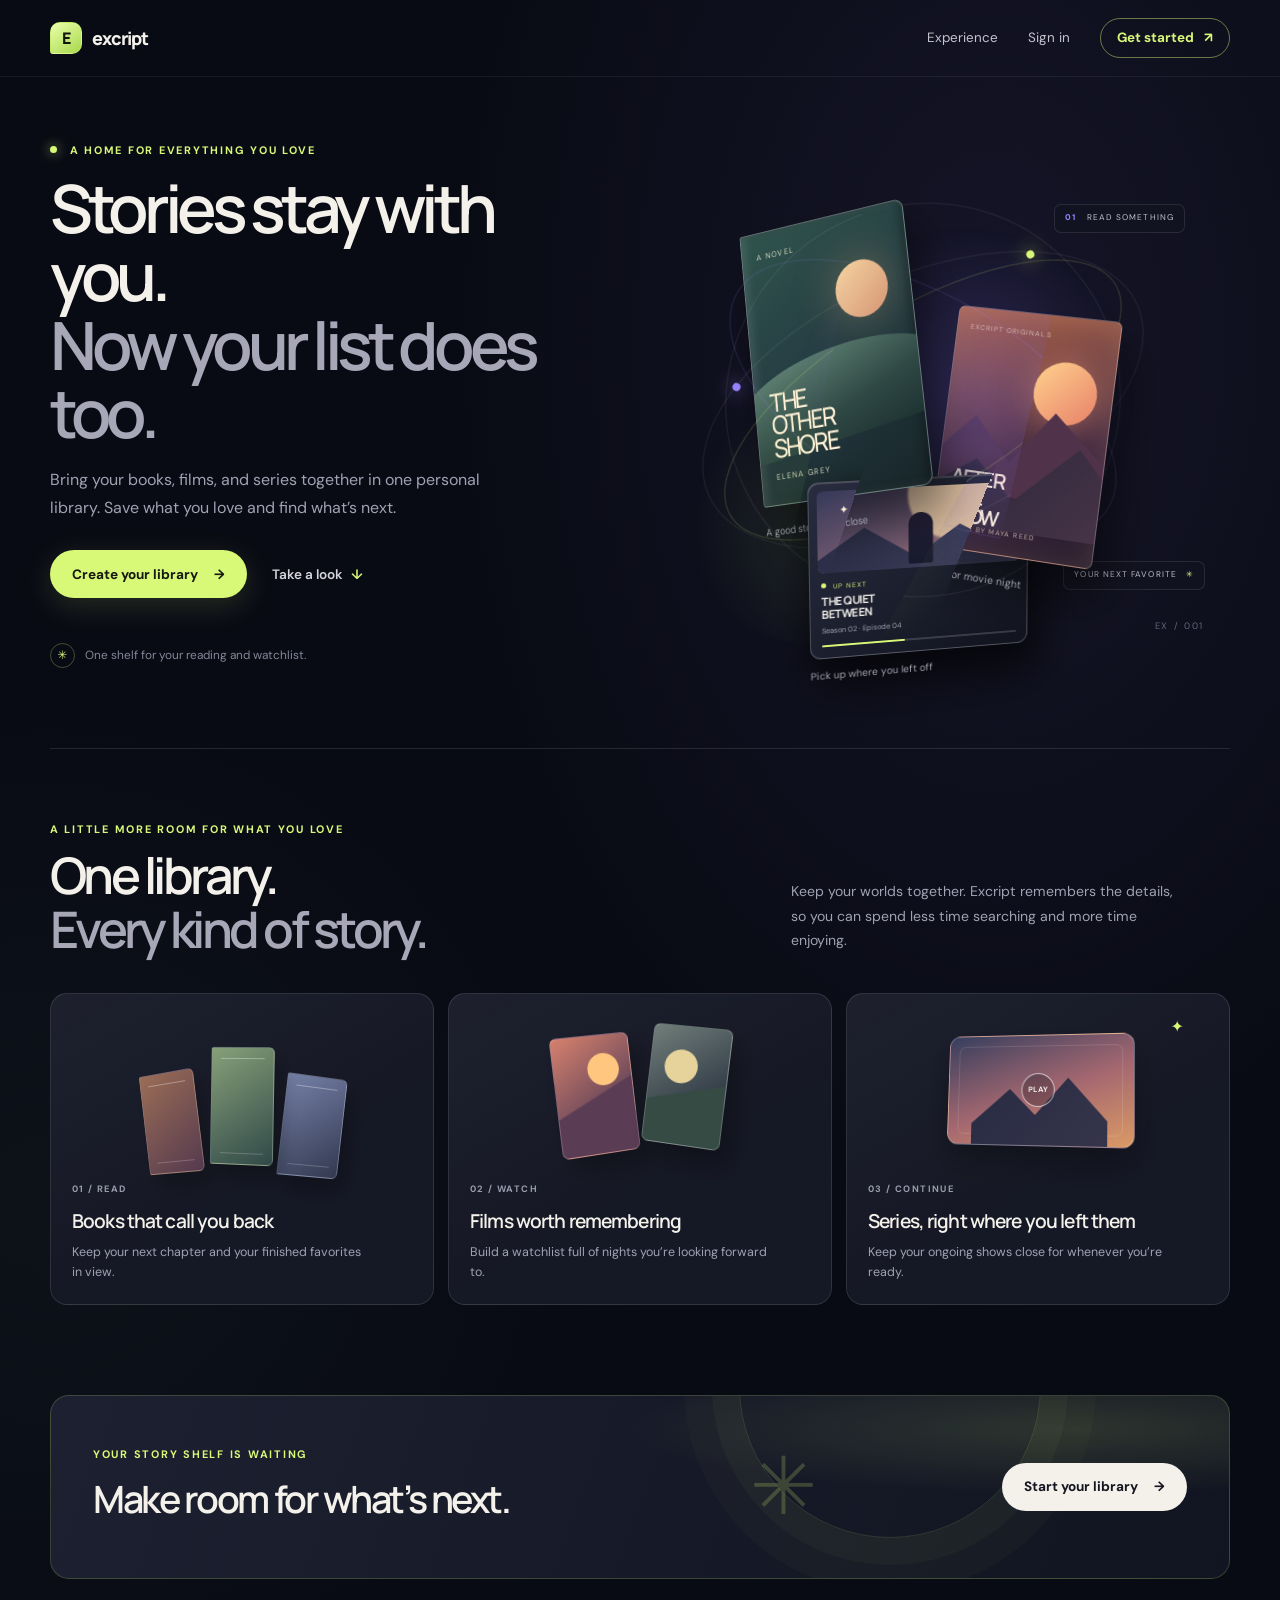
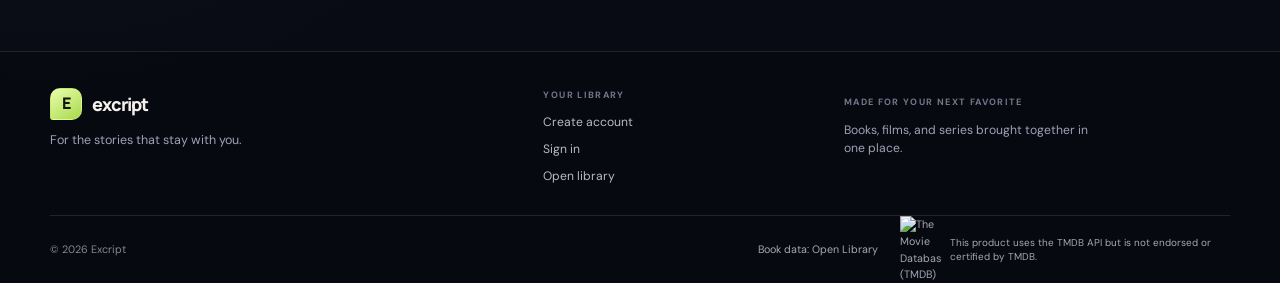
==== commit 20c29f49: "Add Excript landing page and synced accounts" ====
--- a/index.html
+++ b/index.html
@@ -3,162 +3,128 @@
   <head>
     <meta charset="utf-8">
     <meta name="viewport" content="width=device-width, initial-scale=1">
-    <meta name="theme-color" content="#f5f3ec">
-    <meta name="description" content="A personal media tracker for books, movies, and series. Search your collection and track what you have read or watched.">
-    <title>Excript — Personal Media Tracker</title>
-    <link rel="stylesheet" href="styles.css">
-    <script src="app.js" defer></script>
+    <meta name="theme-color" content="#090b14">
+    <meta name="description" content="A beautiful home for the books, films, and series you love. Build your personal entertainment library with Excript.">
+    <title>Excript — Keep your stories close</title>
+    <link rel="preconnect" href="https://fonts.googleapis.com">
+    <link rel="preconnect" href="https://fonts.gstatic.com" crossorigin>
+    <link href="https://fonts.googleapis.com/css2?family=DM+Sans:wght@400;500;600;700&family=Manrope:wght@400;500;600;700;800&display=swap" rel="stylesheet">
+    <link rel="stylesheet" href="landing.css">
   </head>
-  <body>
-    <main class="app-shell">
-      <header class="hero">
-        <div class="hero-topline">
-          <p class="eyebrow"><span class="brand-mark" aria-hidden="true">E</span> Excript</p>
-          <div class="header-actions">
-            <span class="theme-label" id="theme-label">Theme</span>
-            <div class="theme-options" role="group" aria-labelledby="theme-label">
-              <button class="theme-swatch" type="button" data-theme-choice="forest" aria-label="Forest theme" aria-pressed="true" title="Forest">
-                <span aria-hidden="true"></span>
-              </button>
-              <button class="theme-swatch" type="button" data-theme-choice="ocean" aria-label="Ocean theme" aria-pressed="false" title="Ocean">
-                <span aria-hidden="true"></span>
-              </button>
-              <button class="theme-swatch" type="button" data-theme-choice="sunset" aria-label="Sunset theme" aria-pressed="false" title="Sunset">
-                <span aria-hidden="true"></span>
-              </button>
-              <button class="theme-swatch" type="button" data-theme-choice="lavender" aria-label="Lavender theme" aria-pressed="false" title="Lavender">
-                <span aria-hidden="true"></span>
-              </button>
-              <button class="theme-swatch" type="button" data-theme-choice="midnight" aria-label="Midnight theme" aria-pressed="false" title="Midnight">
-                <span aria-hidden="true"></span>
-              </button>
-            </div>
+  <body class="landing-page">
+    <header class="site-header">
+      <nav class="site-nav" aria-label="Main navigation">
+        <a class="wordmark" href="/" aria-label="Excript home"><span class="wordmark-icon">E</span>excript</a>
+        <div class="nav-links">
+          <a href="#experience">Experience</a>
+          <a class="nav-signin" href="login.html">Sign in</a>
+          <a class="nav-cta" href="login.html?mode=signup">Get started <span aria-hidden="true">↗</span></a>
+        </div>
+      </nav>
+    </header>
+
+    <main>
+      <section class="landing-hero" aria-labelledby="hero-title">
+        <div class="hero-copy">
+          <p class="eyebrow"><span class="eyebrow-dot"></span> A home for everything you love</p>
+          <h1 id="hero-title">Stories stay with you.<br><span>Now your list does too.</span></h1>
+          <p class="hero-description">Bring your books, films, and series together in one personal library. Save what you love and find what’s next.</p>
+          <div class="hero-actions">
+            <a class="button button-primary" href="login.html?mode=signup">Create your library <span aria-hidden="true">→</span></a>
+            <a class="text-link" href="#experience">Take a look <span aria-hidden="true">↓</span></a>
           </div>
-        </div>
-        <div class="hero-copy">
-          <h1>Your media<span class="period">.</span></h1>
-          <p class="intro">Books, movies, and series, all in one place.</p>
-        </div>
-        <div class="reading-stats" id="reading-stats" aria-live="polite">0 items · 0 completed</div>
-      </header>
-
-      <section class="add-panel" aria-labelledby="add-heading">
-        <div class="section-heading">
-          <div>
-            <h2 id="add-heading">Add to your list</h2>
-          </div>
+          <div class="hero-proof"><span class="proof-orbit" aria-hidden="true">✳</span><span>One shelf for your reading and watchlist.</span></div>
         </div>
 
-        <form id="item-form" class="item-form">
-          <label class="field">
-            <span>Title</span>
-            <input id="item-title" name="title" type="text" maxlength="120" placeholder="Title" required>
-          </label>
-          <label class="field">
-            <span>Type</span>
-            <select id="item-type" name="type">
-              <option value="book">Book</option>
-              <option value="movie">Movie</option>
-              <option value="series">Series</option>
-            </select>
-          </label>
-          <label class="field">
-            <span id="creator-label">Author</span>
-            <input id="item-creator" name="creator" type="text" maxlength="100" placeholder="Who wrote it?">
-          </label>
-          <button class="button button-primary" type="submit">Add to list <span aria-hidden="true">＋</span></button>
-        </form>
-        <div class="catalog-actions">
-          <button class="button button-secondary" id="catalog-search-button" type="button">Find online</button>
-          <span>Live details for books, movies, and series</span>
-        </div>
-        <p class="catalog-update-status visually-hidden" id="catalog-update-status" role="status" aria-live="polite">Books use Open Library. Movies and series use Excript's shared TMDB connection.</p>
-        <section class="catalog-lookup" id="catalog-lookup" aria-labelledby="catalog-lookup-heading" hidden>
-          <div class="catalog-lookup-heading">
-            <h3 id="catalog-lookup-heading">Catalog matches</h3>
-            <button class="button-quiet" id="catalog-close" type="button">Close</button>
-          </div>
-          <p id="catalog-status" role="status" aria-live="polite"></p>
-          <ul class="catalog-matches" id="catalog-matches"></ul>
-        </section>
-        <p class="form-message" id="form-message" role="status" aria-live="polite"></p>
-      </section>
-
-      <section class="list-section" aria-labelledby="list-heading">
-        <div class="list-toolbar">
-          <div>
-            <h2 id="list-heading">Saved for later</h2>
-          </div>
-          <div class="list-controls">
-            <label class="search-control">
-              <span class="visually-hidden">Search by title or person</span>
-              <input id="item-search" type="search" placeholder="Search titles or people">
-            </label>
-            <label class="filter-control">
-              <span class="visually-hidden">Filter items</span>
-              <select id="item-filter">
-                <option value="all">Everything</option>
-                <option value="active">To read or watch</option>
-                <option value="completed">Completed</option>
-              </select>
-            </label>
-          </div>
-        </div>
-
-        <div class="media-sections">
-          <section class="media-section" aria-labelledby="books-heading">
-            <div class="media-section-heading">
-              <h3 id="books-heading">Books</h3>
-              <span class="section-count" id="books-count">0 books</span>
+        <div class="hero-art" aria-label="A 3D collage of a book, movie poster, and series screen">
+          <div class="art-glow art-glow-one"></div>
+          <div class="art-glow art-glow-two"></div>
+          <div class="art-ring ring-one"></div>
+          <div class="art-ring ring-two"></div>
+          <div class="art-orbit orbit-one"><i></i></div>
+          <div class="art-orbit orbit-two"><i></i></div>
+          <article class="art-object book-object">
+            <div class="book-spine"></div>
+            <div class="book-cover">
+              <span class="cover-kicker">A NOVEL</span>
+              <span class="cover-moon"></span>
+              <span class="cover-horizon"></span>
+              <strong>THE<br>OTHER<br>SHORE</strong>
+              <small>ELENA GREY</small>
             </div>
-            <ul class="media-list" id="books-list" aria-live="polite"></ul>
-            <div class="empty-state" id="books-empty">
-              <p class="empty-title">No books yet</p>
-              <p>Find one online or add a title above.</p>
+            <span class="object-caption">A good story, kept close</span>
+          </article>
+          <article class="art-object film-object">
+            <div class="film-poster">
+              <span class="poster-top">EXCRIPT ORIGINALS</span>
+              <div class="poster-sun"></div>
+              <div class="poster-mountain mountain-back"></div>
+              <div class="poster-mountain mountain-front"></div>
+              <strong>AFTER<br>THE<br>GLOW</strong>
+              <span class="poster-bottom">A FILM BY MAYA REED</span>
             </div>
-          </section>
-
-          <section class="media-section" aria-labelledby="movies-heading">
-            <div class="media-section-heading">
-              <h3 id="movies-heading">Movies</h3>
-              <span class="section-count" id="movies-count">0 movies</span>
+            <span class="object-caption">One for movie night</span>
+          </article>
+          <article class="art-object series-object">
+            <div class="series-screen">
+              <div class="screen-art"><span class="screen-star star-a">✦</span><span class="screen-star star-b">✧</span><span class="screen-land"></span><span class="screen-person"></span></div>
+              <div class="screen-meta"><span class="playing-pill"><i></i> UP NEXT</span><strong>THE QUIET<br>BETWEEN</strong><small>Season 02 · Episode 04</small></div>
+              <div class="screen-progress"><i></i></div>
             </div>
-            <ul class="media-list" id="movies-list" aria-live="polite"></ul>
-            <div class="empty-state" id="movies-empty">
-              <p class="empty-title">No movies yet</p>
-              <p>Find one online or add a title above.</p>
-            </div>
-          </section>
-
-          <section class="media-section" aria-labelledby="series-heading">
-            <div class="media-section-heading">
-              <h3 id="series-heading">Series</h3>
-              <span class="section-count" id="series-count">0 series</span>
-            </div>
-            <ul class="media-list" id="series-list" aria-live="polite"></ul>
-            <div class="empty-state" id="series-empty">
-              <p class="empty-title">No series yet</p>
-              <p>Find one online or add a title above.</p>
-            </div>
-          </section>
-        </div>
-        <div class="empty-state search-empty" id="search-empty" role="status" aria-live="polite" hidden>
-          <p class="empty-title">No matching stories found.</p>
-          <p id="search-empty-copy">Try a different title or person.</p>
+            <span class="object-caption">Pick up where you left off</span>
+          </article>
+          <span class="floating-note note-top"><b>01</b> READ SOMETHING</span>
+          <span class="floating-note note-bottom">YOUR NEXT FAVORITE <b>✳</b></span>
+          <span class="art-index">EX / 001</span>
         </div>
       </section>
 
-      <footer class="app-footer">
-        <span>Made for the stories you haven't read or watched yet.</span>
-        <span>Saved in this browser</span>
-        <div class="catalog-attribution">
-          <a href="https://www.themoviedb.org/" target="_blank" rel="noopener noreferrer" aria-label="The Movie Database (TMDB)">
-            <img class="tmdb-logo" src="https://www.themoviedb.org/assets/2/v4/logos/v2/blue_square_2-d537fb228cf3ded904ef09b136fe3fec72548ebc1fea3fbbd1ad9e36364db38b.svg" alt="The Movie Database (TMDB)">
+      <section class="experience-section" id="experience" aria-labelledby="experience-title">
+        <div class="section-intro">
+          <p class="eyebrow">A little more room for what you love</p>
+          <h2 id="experience-title">One library.<br><span>Every kind of story.</span></h2>
+          <p>Keep your worlds together. Excript remembers the details, so you can spend less time searching and more time enjoying.</p>
+        </div>
+        <div class="world-grid">
+          <article class="world-card world-books">
+            <div class="world-art books-art" aria-hidden="true"><span class="mini-book book-a"></span><span class="mini-book book-b"></span><span class="mini-book book-c"></span></div>
+            <div><span class="world-number">01 / READ</span><h3>Books that call you back</h3><p>Keep your next chapter and your finished favorites in view.</p></div>
+          </article>
+          <article class="world-card world-films">
+            <div class="world-art films-art" aria-hidden="true"><span class="mini-poster poster-a"></span><span class="mini-poster poster-b"></span></div>
+            <div><span class="world-number">02 / WATCH</span><h3>Films worth remembering</h3><p>Build a watchlist full of nights you’re looking forward to.</p></div>
+          </article>
+          <article class="world-card world-series">
+            <div class="world-art series-art" aria-hidden="true"><span class="series-window"><i></i><b>PLAY</b></span><span class="series-glint">✦</span></div>
+            <div><span class="world-number">03 / CONTINUE</span><h3>Series, right where you left them</h3><p>Keep your ongoing shows close for whenever you’re ready.</p></div>
+          </article>
+        </div>
+      </section>
+
+      <section class="closing-banner" aria-labelledby="closing-title">
+        <div class="closing-spark" aria-hidden="true">✳</div>
+        <div><p class="eyebrow">Your story shelf is waiting</p><h2 id="closing-title">Make room for what’s next.</h2></div>
+        <a class="button button-light" href="login.html?mode=signup">Start your library <span aria-hidden="true">→</span></a>
+      </section>
+    </main>
+
+    <footer class="site-footer">
+      <div class="footer-main">
+        <div class="footer-brand-block"><a class="wordmark" href="/" aria-label="Excript home"><span class="wordmark-icon">E</span>excript</a><p>For the stories that stay with you.</p></div>
+        <div class="footer-nav"><span class="footer-label">YOUR LIBRARY</span><a href="login.html?mode=signup">Create account</a><a href="login.html">Sign in</a><a href="app.html">Open library</a></div>
+        <div class="footer-note"><span class="footer-label">MADE FOR YOUR NEXT FAVORITE</span><p>Books, films, and series brought together in one place.</p></div>
+      </div>
+      <div class="footer-credits">
+        <span>© <span id="copyright-year">2026</span> Excript</span>
+        <div class="data-credits">
+          <a href="https://openlibrary.org/" target="_blank" rel="noopener noreferrer">Book data: Open Library</a>
+          <a class="tmdb-credit" href="https://www.themoviedb.org/" target="_blank" rel="noopener noreferrer">
+            <img src="https://www.themoviedb.org/assets/2/v4/logos/v2/blue_square_2-d537fb228cf3ded904ef09b136fe3fec72548ebc1fea3fbbd1ad9e36364db38b.svg" alt="The Movie Database (TMDB)">
+            <span>This product uses the TMDB API but is not endorsed or certified by TMDB.</span>
           </a>
-          <span>This product uses the TMDB API but is not endorsed, certified, or otherwise approved by TMDB.</span>
-          <a href="https://openlibrary.org/" target="_blank" rel="noopener noreferrer">Book data courtesy of Open Library</a>
         </div>
-      </footer>
-    </main>
+      </div>
+    </footer>
+    <script>document.querySelector('#copyright-year').textContent = new Date().getFullYear();</script>
   </body>
 </html>
--- a/landing.css
+++ b/landing.css
@@ -0,0 +1,320 @@
+:root {
+  color-scheme: dark;
+  --landing-bg: #090b14;
+  --landing-panel: #121522;
+  --landing-panel-soft: #171a29;
+  --landing-ink: #f4f1eb;
+  --landing-muted: #a0a2b4;
+  --landing-line: rgb(255 255 255 / 11%);
+  --landing-lime: #d8f878;
+  --landing-violet: #9982ff;
+  --landing-coral: #ff9c7b;
+  --landing-font: "DM Sans", ui-sans-serif, system-ui, sans-serif;
+  --landing-display: "Manrope", ui-sans-serif, system-ui, sans-serif;
+}
+
+* { box-sizing: border-box; }
+
+html { scroll-behavior: smooth; }
+
+body.landing-page {
+  min-width: 320px;
+  margin: 0;
+  overflow-x: hidden;
+  background:
+    radial-gradient(ellipse at 78% 18%, rgb(82 68 140 / 17%), transparent 34rem),
+    radial-gradient(ellipse at 4% 64%, rgb(48 78 72 / 11%), transparent 32rem),
+    var(--landing-bg);
+  color: var(--landing-ink);
+  font-family: var(--landing-font);
+  line-height: 1.55;
+}
+
+a { color: inherit; text-decoration: none; }
+button, input { font: inherit; }
+a:focus-visible, button:focus-visible, input:focus-visible { outline: 2px solid var(--landing-lime); outline-offset: 4px; }
+
+.site-header {
+  position: relative;
+  z-index: 2;
+  border-bottom: 1px solid rgb(255 255 255 / 6%);
+}
+
+.site-nav {
+  display: flex;
+  width: min(100% - 48px, 1180px);
+  min-height: 76px;
+  align-items: center;
+  justify-content: space-between;
+  margin: 0 auto;
+}
+
+.wordmark {
+  display: inline-flex;
+  align-items: center;
+  gap: 10px;
+  font-family: var(--landing-display);
+  font-size: 1.13rem;
+  font-weight: 800;
+  letter-spacing: -0.055em;
+}
+
+.wordmark-icon {
+  display: grid;
+  width: 32px;
+  height: 32px;
+  place-items: center;
+  border: 1px solid rgb(216 248 120 / 34%);
+  border-radius: 10px 10px 10px 3px;
+  background: linear-gradient(145deg, #e9ffab, #a8d84c);
+  color: #11160b;
+  font-family: var(--landing-display);
+  font-size: 1rem;
+  font-weight: 800;
+}
+
+.nav-links { display: flex; align-items: center; gap: 30px; color: #c4c3ce; font-size: 0.84rem; }
+.nav-links a:not(.nav-cta):hover, .footer-nav a:hover, .text-link:hover { color: var(--landing-lime); }
+.nav-cta { display: inline-flex; min-height: 40px; align-items: center; gap: 10px; padding: 0 16px; border: 1px solid rgb(216 248 120 / 45%); border-radius: 999px; color: var(--landing-lime); font-weight: 700; transition: background 150ms ease, color 150ms ease; }
+.nav-cta:hover { background: var(--landing-lime); color: #15180f; }
+
+.landing-hero {
+  display: grid;
+  width: min(100% - 48px, 1180px);
+  min-height: 625px;
+  grid-template-columns: minmax(360px, 0.9fr) minmax(500px, 1.1fr);
+  align-items: center;
+  gap: 18px;
+  margin: 0 auto;
+  padding: 45px 0 70px;
+}
+
+.hero-copy { position: relative; z-index: 1; max-width: 535px; padding: 20px 0 10px; }
+.eyebrow { margin: 0 0 15px; color: var(--landing-lime); font-size: 0.68rem; font-weight: 700; letter-spacing: 0.16em; text-transform: uppercase; }
+.eyebrow-dot { display: inline-block; width: 7px; height: 7px; margin: 0 8px 1px 0; border-radius: 50%; background: var(--landing-lime); box-shadow: 0 0 12px rgb(216 248 120 / 75%); }
+h1, h2, h3, p { margin-top: 0; }
+h1, h2, h3 { font-family: var(--landing-display); }
+h1 { margin-bottom: 18px; font-size: clamp(2.9rem, 5.2vw, 4.6rem); font-weight: 600; letter-spacing: -0.08em; line-height: 1.03; }
+h1 span, .section-intro h2 span { color: #a8a7b8; }
+.hero-description { max-width: 435px; margin: 0; color: var(--landing-muted); font-size: 1rem; line-height: 1.75; }
+.hero-actions { display: flex; align-items: center; gap: 25px; margin-top: 28px; }
+.button { display: inline-flex; min-height: 48px; align-items: center; justify-content: center; gap: 16px; padding: 0 21px; border: 1px solid transparent; border-radius: 999px; font-size: 0.85rem; font-weight: 700; transition: transform 160ms ease, background 160ms ease, box-shadow 160ms ease; }
+.button:hover { transform: translateY(-2px); }
+.button-primary { background: var(--landing-lime); box-shadow: 0 8px 30px rgb(216 248 120 / 14%); color: #16190f; }
+.button-primary:hover { background: #e7ff9b; box-shadow: 0 10px 36px rgb(216 248 120 / 23%); }
+.text-link { color: #d6d4dd; font-size: 0.85rem; font-weight: 600; transition: color 150ms ease; }
+.text-link span { margin-left: 5px; color: var(--landing-lime); }
+.hero-proof { display: flex; align-items: center; gap: 10px; margin-top: 45px; color: #838697; font-size: 0.74rem; }
+.proof-orbit { display: grid; width: 25px; height: 25px; place-items: center; border: 1px solid rgb(216 248 120 / 28%); border-radius: 50%; color: var(--landing-lime); }
+
+.hero-art { position: relative; height: 515px; perspective: 1200px; transform-style: preserve-3d; }
+.art-glow { position: absolute; border-radius: 50%; filter: blur(1px); pointer-events: none; }
+.art-glow-one { top: 15%; right: 14%; width: 350px; height: 350px; background: radial-gradient(circle, rgb(128 107 236 / 24%), transparent 68%); }
+.art-glow-two { bottom: 2%; left: 13%; width: 310px; height: 240px; background: radial-gradient(circle, rgb(135 181 80 / 14%), transparent 72%); }
+.art-ring { position: absolute; top: 50%; left: 52%; border: 1px solid rgb(255 255 255 / 8%); border-radius: 50%; transform: translate(-50%, -50%) rotate(-24deg); }
+.ring-one { width: 470px; height: 250px; }
+.ring-two { width: 390px; height: 400px; transform: translate(-50%, -50%) rotate(48deg); }
+.art-orbit { position: absolute; z-index: 1; top: 50%; left: 52%; width: 450px; height: 185px; border: 1px solid rgb(216 248 120 / 19%); border-radius: 50%; transform: translate(-50%, -50%) rotate(-31deg); }
+.art-orbit i { position: absolute; top: 18px; right: 53px; width: 8px; height: 8px; border-radius: 50%; background: var(--landing-lime); box-shadow: 0 0 17px rgb(216 248 120 / 90%); }
+.orbit-two { width: 430px; height: 210px; border-color: rgb(153 130 255 / 17%); transform: translate(-50%, -50%) rotate(30deg); }
+.orbit-two i { top: auto; right: auto; bottom: 18px; left: 42px; background: var(--landing-violet); box-shadow: 0 0 17px rgb(153 130 255 / 90%); }
+.art-object { position: absolute; transform-style: preserve-3d; filter: drop-shadow(12px 28px 24px rgb(0 0 0 / 48%)); }
+.book-object { z-index: 3; top: 70px; left: 23%; width: 188px; transform: rotateY(-24deg) rotateX(5deg) rotateZ(-9deg); animation: float-book 6s ease-in-out infinite; }
+.book-cover { position: relative; display: flex; height: 284px; flex-direction: column; justify-content: space-between; overflow: hidden; padding: 20px 17px; border: 1px solid rgb(255 255 255 / 30%); border-radius: 3px 10px 10px 3px; background: linear-gradient(150deg, #30544d 0%, #253d43 48%, #182529 100%); box-shadow: inset 5px 0 10px rgb(255 255 255 / 10%), inset -5px 0 10px rgb(0 0 0 / 26%); transform: translateZ(12px); }
+.book-spine { position: absolute; z-index: 1; top: 0; bottom: 0; left: -8px; width: 15px; border-radius: 4px 0 0 4px; background: linear-gradient(90deg, #132725, #56766c 35%, #24413a); transform: rotateY(-90deg); transform-origin: right; }
+.cover-kicker, .cover-moon, .cover-horizon, .book-cover strong, .book-cover small { position: relative; z-index: 1; }
+.cover-kicker, .book-cover small { color: #d7d7be; font-size: 0.52rem; letter-spacing: 0.16em; }
+.cover-moon { position: absolute; top: 51px; right: 24px; width: 58px; height: 58px; border-radius: 50%; background: linear-gradient(135deg, #f5d4a2, #d59674); box-shadow: 0 0 48px rgb(255 194 132 / 34%); }
+.cover-horizon { position: absolute; right: -30px; bottom: 57px; left: -20px; height: 92px; border-radius: 50% 50% 0 0; background: linear-gradient(165deg, #678b7b, #304945 60%, #1b302f); transform: rotate(-9deg); }
+.book-cover strong { align-self: flex-start; margin-top: auto; color: #fff1d6; font-family: var(--landing-display); font-size: 1.62rem; font-weight: 500; letter-spacing: -0.09em; line-height: 0.92; }
+.book-cover small { margin-top: 11px; }
+.object-caption { position: absolute; bottom: -34px; left: 0; color: #a1a2ae; font-size: 0.65rem; white-space: nowrap; }
+.film-object { z-index: 4; top: 169px; left: 55%; width: 165px; transform: rotateY(-13deg) rotateX(3deg) rotateZ(7deg); animation: float-film 7s ease-in-out infinite; }
+.film-poster { position: relative; display: flex; height: 246px; flex-direction: column; justify-content: space-between; overflow: hidden; padding: 15px 13px; border: 1px solid rgb(255 255 255 / 26%); border-radius: 7px; background: linear-gradient(160deg, #ae644a, #472c43 58%, #241a2d); box-shadow: inset 0 0 30px rgb(255 205 140 / 15%); transform: translateZ(18px); }
+.poster-top, .poster-bottom { z-index: 2; color: rgb(255 241 221 / 70%); font-size: 0.43rem; letter-spacing: 0.15em; }
+.poster-sun { position: absolute; top: 45px; right: 15px; width: 63px; height: 63px; border-radius: 50%; background: linear-gradient(135deg, #ffd28e, #e88069); box-shadow: 0 0 34px rgb(255 165 122 / 44%); }
+.poster-mountain { position: absolute; right: -20px; bottom: 58px; left: -20px; height: 105px; background: #50334b; clip-path: polygon(0 78%, 25% 26%, 44% 67%, 64% 15%, 100% 76%, 100% 100%, 0 100%); }
+.mountain-front { bottom: 24px; height: 95px; background: linear-gradient(130deg, #252538, #493448); clip-path: polygon(0 70%, 28% 28%, 48% 68%, 78% 5%, 100% 55%, 100% 100%, 0 100%); }
+.film-poster strong { position: relative; z-index: 2; margin-top: auto; color: #fff1dd; font-family: var(--landing-display); font-size: 1.3rem; font-weight: 600; letter-spacing: -0.09em; line-height: 0.9; }
+.series-object { z-index: 2; top: 333px; left: 34%; width: 225px; transform: rotateY(13deg) rotateX(-7deg) rotateZ(-2deg); animation: float-screen 8s ease-in-out infinite; }
+.series-screen { position: relative; overflow: hidden; padding: 8px 8px 11px; border: 1px solid rgb(255 255 255 / 24%); border-radius: 11px; background: linear-gradient(145deg, #282c3f, #11131e); box-shadow: inset 0 1px 0 rgb(255 255 255 / 14%), 0 12px 35px rgb(0 0 0 / 45%); transform: translateZ(28px); }
+.screen-art { position: relative; height: 82px; overflow: hidden; border-radius: 6px; background: linear-gradient(160deg, #363959, #765b71 55%, #e58f69); }
+.screen-art::before { position: absolute; top: -40px; right: 21px; width: 95px; height: 95px; border-radius: 50%; background: rgb(255 223 175 / 76%); content: ""; filter: blur(1px); }
+.screen-land { position: absolute; right: -10px; bottom: -30px; left: -10px; height: 80px; background: linear-gradient(130deg, #272a43, #454665); clip-path: polygon(0 55%, 25% 8%, 48% 48%, 68% 10%, 100% 60%, 100% 100%, 0 100%); }
+.screen-person { position: absolute; z-index: 1; bottom: 4px; left: 50%; width: 25px; height: 52px; border-radius: 12px 12px 2px 2px; background: linear-gradient(#231f37 12%, #171a2c); transform: translateX(-50%); }
+.screen-star { position: absolute; z-index: 1; color: #fff1d6; }
+.star-a { top: 11px; left: 22px; font-size: 0.7rem; }
+.star-b { top: 23px; right: 38px; font-size: 0.55rem; }
+.screen-meta { display: grid; grid-template-columns: 1fr; padding: 9px 3px 4px; }
+.playing-pill { width: fit-content; color: var(--landing-lime); font-size: 0.42rem; letter-spacing: 0.15em; }
+.playing-pill i { display: inline-block; width: 5px; height: 5px; margin: 0 4px 1px 0; border-radius: 50%; background: var(--landing-lime); }
+.screen-meta strong { margin-top: 4px; font-family: var(--landing-display); font-size: 0.72rem; letter-spacing: -0.04em; line-height: 1.1; }
+.screen-meta small { margin-top: 4px; color: #a3a3b2; font-size: 0.47rem; }
+.screen-progress { height: 2px; margin: 5px 3px 0; border-radius: 9px; background: rgb(255 255 255 / 16%); }
+.screen-progress i { display: block; width: 42%; height: 100%; border-radius: inherit; background: var(--landing-lime); }
+.series-object .object-caption { bottom: -26px; }
+.floating-note { position: absolute; z-index: 5; padding: 7px 10px; border: 1px solid rgb(255 255 255 / 10%); border-radius: 7px; background: rgb(19 21 33 / 76%); color: #c2c0ce; font-size: 0.52rem; letter-spacing: 0.13em; backdrop-filter: blur(12px); }
+.note-top { top: 61px; right: 7%; }.note-top b { margin-right: 8px; color: var(--landing-violet); }
+.note-bottom { right: 4%; bottom: 68px; }.note-bottom b { margin-left: 6px; color: var(--landing-lime); }
+.art-index { position: absolute; right: 4%; bottom: 24px; color: #626577; font-size: 0.58rem; letter-spacing: 0.18em; }
+
+.experience-section { width: min(100% - 48px, 1180px); margin: 0 auto; padding: 72px 0 90px; border-top: 1px solid var(--landing-line); }
+.section-intro { display: grid; grid-template-columns: 1fr minmax(260px, 0.64fr); align-items: end; gap: 8px 55px; margin-bottom: 36px; }
+.section-intro .eyebrow { grid-column: 1 / -1; margin-bottom: 2px; }
+.section-intro h2 { margin: 0; font-size: clamp(2rem, 4vw, 3.15rem); font-weight: 600; letter-spacing: -0.07em; line-height: 1.08; }
+.section-intro > p:last-child { max-width: 390px; margin: 0 0 4px; color: var(--landing-muted); font-size: 0.88rem; line-height: 1.75; }
+.world-grid { display: grid; grid-template-columns: repeat(3, 1fr); gap: 14px; }
+.world-card { position: relative; display: flex; min-height: 312px; flex-direction: column; justify-content: space-between; overflow: hidden; padding: 21px; border: 1px solid var(--landing-line); border-radius: 17px; background: linear-gradient(150deg, rgb(255 255 255 / 5%), rgb(255 255 255 / 1%) 60%), var(--landing-panel); transition: border-color 180ms ease, transform 180ms ease; }
+.world-card:hover { border-color: rgb(216 248 120 / 34%); transform: translateY(-4px); }
+.world-card h3 { margin: 7px 0 5px; font-size: 1.2rem; font-weight: 600; letter-spacing: -0.045em; }
+.world-card p { max-width: 300px; margin: 0; color: var(--landing-muted); font-size: 0.78rem; line-height: 1.65; }
+.world-number { color: #9a9cad; font-size: 0.58rem; font-weight: 700; letter-spacing: 0.15em; }
+.world-art { position: relative; height: 150px; }
+.books-art { display: flex; align-items: end; justify-content: center; gap: 8px; perspective: 500px; }
+.mini-book { position: relative; width: 64px; height: 101px; border: 1px solid rgb(255 255 255 / 18%); border-radius: 2px 6px 6px 2px; box-shadow: 8px 12px 19px rgb(0 0 0 / 28%); transform: rotateY(-17deg) rotateZ(-5deg); }
+.mini-book::before { position: absolute; inset: 10px 9px; border-top: 1px solid rgb(255 255 255 / 33%); border-bottom: 1px solid rgb(255 255 255 / 20%); content: ""; }
+.book-a { background: linear-gradient(145deg, #9b6d56, #553a4e); transform: rotateY(-24deg) rotateZ(-8deg) translateY(8px); }
+.book-b { z-index: 1; height: 118px; background: linear-gradient(145deg, #87a079, #304948); transform: rotateY(-10deg) rotateZ(1deg); }
+.book-c { background: linear-gradient(145deg, #7580a7, #333950); transform: rotateY(13deg) rotateZ(7deg) translateY(12px); }
+.films-art { display: flex; align-items: center; justify-content: center; gap: 11px; perspective: 600px; }
+.mini-poster { width: 80px; height: 120px; border: 1px solid rgb(255 255 255 / 20%); border-radius: 7px; box-shadow: 10px 14px 24px rgb(0 0 0 / 30%); }
+.poster-a { background: radial-gradient(circle at 64% 29%, #ffc680 0 16%, transparent 17%), linear-gradient(155deg, transparent 51%, #5b3c55 52%), linear-gradient(145deg, #d6816d, #4c3855 78%); transform: rotateY(16deg) rotateZ(-7deg) translateY(5px); }
+.poster-b { background: radial-gradient(circle at 40% 34%, #e6d39b 0 18%, transparent 19%), linear-gradient(165deg, transparent 54%, #364b43 55%), linear-gradient(145deg, #717e79, #252f3e 80%); transform: rotateY(-14deg) rotateZ(7deg) translateY(-4px); }
+.series-art { display: grid; place-items: center; perspective: 500px; }
+.series-window { position: relative; display: grid; width: 190px; height: 112px; place-items: center; overflow: hidden; border: 1px solid rgb(255 255 255 / 28%); border-radius: 12px; background: linear-gradient(160deg, #363e5e, #a56870 54%, #db9a65); box-shadow: 0 16px 30px rgb(0 0 0 / 29%); transform: rotateY(-12deg) rotateX(5deg); }
+.series-window::before { position: absolute; inset: 10px; border: 1px solid rgb(255 255 255 / 12%); border-radius: 7px; content: ""; }
+.series-window i { position: absolute; right: 25px; bottom: 0; left: 25px; height: 70px; background: linear-gradient(130deg, #282b42, #35344b); clip-path: polygon(0 70%, 29% 20%, 48% 57%, 72% 4%, 100% 65%, 100% 100%, 0 100%); }
+.series-window b { z-index: 1; display: grid; width: 34px; height: 34px; place-items: center; border: 1px solid rgb(255 255 255 / 65%); border-radius: 50%; background: rgb(11 13 23 / 28%); font-size: 0.48rem; letter-spacing: 0.07em; }
+.series-glint { position: absolute; top: 0; right: 24px; color: var(--landing-lime); font-size: 1rem; }
+
+.closing-banner { position: relative; display: flex; width: min(100% - 48px, 1180px); min-height: 184px; align-items: center; justify-content: space-between; gap: 20px; overflow: hidden; margin: 0 auto 72px; padding: 30px 42px; border: 1px solid rgb(216 248 120 / 19%); border-radius: 19px; background: radial-gradient(ellipse at 87% 18%, rgb(216 248 120 / 13%), transparent 28rem), linear-gradient(110deg, #1c2030, #111521); }
+.closing-banner::after { position: absolute; top: -160px; right: 16%; width: 300px; height: 300px; border: 1px solid rgb(216 248 120 / 14%); border-radius: 50%; box-shadow: 0 0 0 27px rgb(216 248 120 / 3%), 0 0 0 55px rgb(216 248 120 / 2%); content: ""; }
+.closing-spark { position: absolute; right: 35%; color: rgb(216 248 120 / 20%); font-size: 5rem; }
+.closing-banner .eyebrow { margin-bottom: 7px; }
+.closing-banner h2 { position: relative; z-index: 1; margin: 0; font-size: clamp(1.6rem, 3vw, 2.35rem); font-weight: 600; letter-spacing: -0.065em; }
+.button-light { position: relative; z-index: 1; flex: 0 0 auto; background: #f4f1eb; color: #151620; }
+.button-light:hover { background: white; }
+
+.site-footer { border-top: 1px solid var(--landing-line); background: rgb(6 8 14 / 45%); }
+.footer-main, .footer-credits { width: min(100% - 48px, 1180px); margin: 0 auto; }
+.footer-main { display: grid; grid-template-columns: 1.2fr 0.7fr 1fr; gap: 30px; padding: 36px 0 30px; }
+.footer-brand-block p { margin: 11px 0 0; color: var(--landing-muted); font-size: 0.78rem; }
+.footer-nav { display: grid; justify-items: start; gap: 8px; color: #bbb9c5; font-size: 0.76rem; }
+.footer-label { margin-bottom: 3px; color: #747789; font-size: 0.57rem; font-weight: 700; letter-spacing: 0.15em; }
+.footer-note p { max-width: 250px; margin: 8px 0 0; color: var(--landing-muted); font-size: 0.76rem; }
+.footer-credits { display: flex; min-height: 64px; align-items: center; justify-content: space-between; gap: 20px; border-top: 1px solid var(--landing-line); color: #858797; font-size: 0.67rem; }
+.data-credits { display: flex; align-items: center; gap: 22px; }
+.data-credits > a { color: #a6a7b4; }
+.data-credits a:hover { color: var(--landing-lime); }
+.tmdb-credit { display: inline-flex; max-width: 420px; align-items: center; gap: 9px; }
+.tmdb-credit img { display: block; width: 41px; height: auto; }
+.tmdb-credit span { max-width: 280px; font-size: 0.62rem; line-height: 1.35; }
+
+/* Login screen */
+.auth-page { display: grid; min-height: 100vh; grid-template-columns: 1fr minmax(360px, 0.76fr); background: var(--landing-bg); }
+.auth-aside { position: relative; display: flex; min-height: 100vh; flex-direction: column; justify-content: space-between; overflow: hidden; padding: 32px max(36px, calc((100vw - 1150px) / 2)); border-right: 1px solid var(--landing-line); background: radial-gradient(ellipse at 45% 45%, rgb(153 130 255 / 16%), transparent 36rem), linear-gradient(145deg, #111522, #0b0e18); }
+.auth-aside .wordmark { position: relative; z-index: 1; align-self: flex-start; }
+.auth-aside-copy { position: relative; z-index: 1; max-width: 430px; margin: auto 0; padding: 80px 0; }
+.auth-aside-copy h1 { margin-bottom: 15px; font-size: clamp(2.3rem, 4.4vw, 4rem); }
+.auth-aside-copy p:last-child { max-width: 340px; margin: 0; color: var(--landing-muted); font-size: 0.92rem; }
+.auth-orbit { position: absolute; top: 33%; left: 44%; width: 450px; height: 450px; border: 1px solid rgb(216 248 120 / 11%); border-radius: 50%; box-shadow: 0 0 0 45px rgb(216 248 120 / 2%), 0 0 0 100px rgb(216 248 120 / 2%); }
+.auth-aside-foot { position: relative; z-index: 1; color: #777a8d; font-size: 0.69rem; }
+.auth-panel { display: grid; place-items: center; padding: 32px; }
+.auth-box { width: min(100%, 390px); }
+.auth-back { display: inline-flex; align-items: center; gap: 8px; margin-bottom: 30px; color: #a4a5b3; font-size: 0.76rem; }
+.auth-back:hover { color: var(--landing-lime); }
+.auth-box h2 { margin: 0 0 8px; font-size: 1.75rem; font-weight: 600; letter-spacing: -0.06em; }
+.auth-subtitle { margin: 0 0 25px; color: var(--landing-muted); font-size: 0.82rem; }
+.auth-form { display: grid; gap: 14px; }
+.auth-field { display: grid; gap: 7px; color: #dcdae4; font-size: 0.73rem; font-weight: 600; }
+.auth-field input { width: 100%; min-height: 47px; padding: 0 13px; border: 1px solid rgb(255 255 255 / 13%); border-radius: 9px; background: #111521; color: var(--landing-ink); font-size: 0.82rem; }
+.auth-field input::placeholder { color: #777b8c; }
+.auth-submit { width: 100%; margin-top: 4px; border: 0; cursor: pointer; }
+.auth-submit:disabled { cursor: wait; opacity: 0.65; }
+.auth-switch { margin: 20px 0 0; color: var(--landing-muted); font-size: 0.77rem; text-align: center; }
+.auth-switch button, .auth-forgot { padding: 0; border: 0; background: none; color: var(--landing-lime); cursor: pointer; font: inherit; font-weight: 700; }
+.auth-forgot { justify-self: end; margin-top: -7px; font-size: 0.7rem; }
+.auth-message { min-height: 1.3em; margin: 14px 0 0; color: #e0d9f8; font-size: 0.76rem; line-height: 1.55; }
+.auth-message[data-kind="error"] { color: #ffae9a; }
+.auth-message a { color: var(--landing-lime); text-decoration: underline; text-underline-offset: 3px; }
+.auth-config-note { margin: 18px 0 0; padding: 12px; border: 1px solid rgb(216 248 120 / 16%); border-radius: 9px; background: rgb(216 248 120 / 4%); color: #a9aab6; font-size: 0.69rem; line-height: 1.55; }
+.auth-config-note a { color: var(--landing-lime); }
+
+@keyframes float-book { 0%, 100% { translate: 0 0; } 50% { translate: 0 -10px; } }
+@keyframes float-film { 0%, 100% { translate: 0 0; } 50% { translate: 0 11px; } }
+@keyframes float-screen { 0%, 100% { translate: 0 0; } 50% { translate: 0 -8px; } }
+
+@media (max-width: 940px) {
+  .landing-hero { grid-template-columns: minmax(310px, 0.9fr) minmax(390px, 1.1fr); gap: 0; }
+  .book-object { left: 17%; }
+  .film-object { left: 56%; }
+  .series-object { left: 29%; }
+}
+
+@media (max-width: 760px) {
+  .site-nav, .landing-hero, .experience-section, .closing-banner, .footer-main, .footer-credits { width: min(100% - 36px, 600px); }
+  .site-nav { min-height: 65px; }
+  .nav-links { gap: 15px; font-size: 0.75rem; }
+  .nav-links > a:first-child { display: none; }
+  .nav-cta { min-height: 36px; padding: 0 12px; }
+  .landing-hero { grid-template-columns: 1fr; padding: 55px 0 35px; }
+  .hero-copy { max-width: 600px; }
+  h1 { max-width: 570px; font-size: clamp(2.8rem, 10vw, 4.3rem); }
+  .hero-description { max-width: 510px; }
+  .hero-proof { margin-top: 28px; }
+  .hero-art { width: min(100%, 560px); height: 440px; justify-self: center; margin-top: 10px; transform: scale(0.91); transform-origin: top center; }
+  .book-object { top: 50px; left: 22%; }
+  .film-object { top: 132px; left: 58%; }
+  .series-object { top: 288px; left: 34%; }
+  .art-index { bottom: 8px; }
+  .experience-section { padding: 52px 0 62px; }
+  .section-intro { grid-template-columns: 1fr; gap: 13px; }
+  .section-intro > p:last-child { max-width: 500px; }
+  .world-grid { grid-template-columns: 1fr; gap: 10px; }
+  .world-card { min-height: 245px; padding: 18px; }
+  .world-art { height: 118px; }
+  .mini-book { width: 55px; height: 85px; }
+  .book-b { height: 99px; }
+  .mini-poster { width: 68px; height: 100px; }
+  .series-window { width: 170px; height: 95px; }
+  .closing-banner { min-height: 180px; align-items: flex-start; flex-direction: column; justify-content: center; margin-bottom: 50px; padding: 25px; }
+  .closing-banner .button { min-height: 43px; }
+  .closing-spark { right: 12%; }
+  .footer-main { grid-template-columns: 1fr 1fr; gap: 26px 18px; }
+  .footer-note { grid-column: 1 / -1; }
+  .footer-credits { align-items: flex-start; flex-direction: column; justify-content: center; gap: 13px; padding: 15px 0; }
+  .data-credits { align-items: flex-start; flex-direction: column; gap: 10px; }
+  .tmdb-credit { align-items: flex-start; }
+  .auth-page { grid-template-columns: 1fr; }
+  .auth-aside { display: none; }
+  .auth-panel { min-height: 100vh; padding: 28px 20px; }
+}
+
+@media (max-width: 440px) {
+  .site-nav, .landing-hero, .experience-section, .closing-banner, .footer-main, .footer-credits { width: min(100% - 28px, 500px); }
+  .nav-links { gap: 10px; }
+  .nav-signin { font-size: 0.72rem; }
+  .nav-cta { gap: 6px; padding: 0 10px; font-size: 0.7rem; }
+  .landing-hero { padding-top: 44px; }
+  .eyebrow { font-size: 0.59rem; }
+  h1 { font-size: clamp(2.5rem, 12vw, 3.4rem); }
+  .hero-description { font-size: 0.88rem; }
+  .hero-actions { gap: 17px; }
+  .button { min-height: 44px; padding: 0 16px; font-size: 0.75rem; }
+  .hero-art { height: 360px; margin-top: 25px; transform: scale(0.76); transform-origin: top left; width: 510px; }
+  .book-object { top: 42px; left: 17%; }
+  .film-object { top: 128px; left: 54%; }
+  .series-object { top: 286px; left: 30%; }
+  .note-top { right: 1%; }
+  .note-bottom { right: 0; bottom: 45px; }
+  .art-index { right: 0; }
+  .experience-section { padding-top: 35px; }
+  .section-intro h2 { font-size: 2.25rem; }
+  .world-card { min-height: 225px; }
+  .footer-main { grid-template-columns: 1fr 0.8fr; }
+  .auth-box h2 { font-size: 1.55rem; }
+}
+
+@media (prefers-reduced-motion: reduce) {
+  *, *::before, *::after { scroll-behavior: auto !important; animation-duration: 0.01ms !important; animation-iteration-count: 1 !important; transition-duration: 0.01ms !important; }
+}
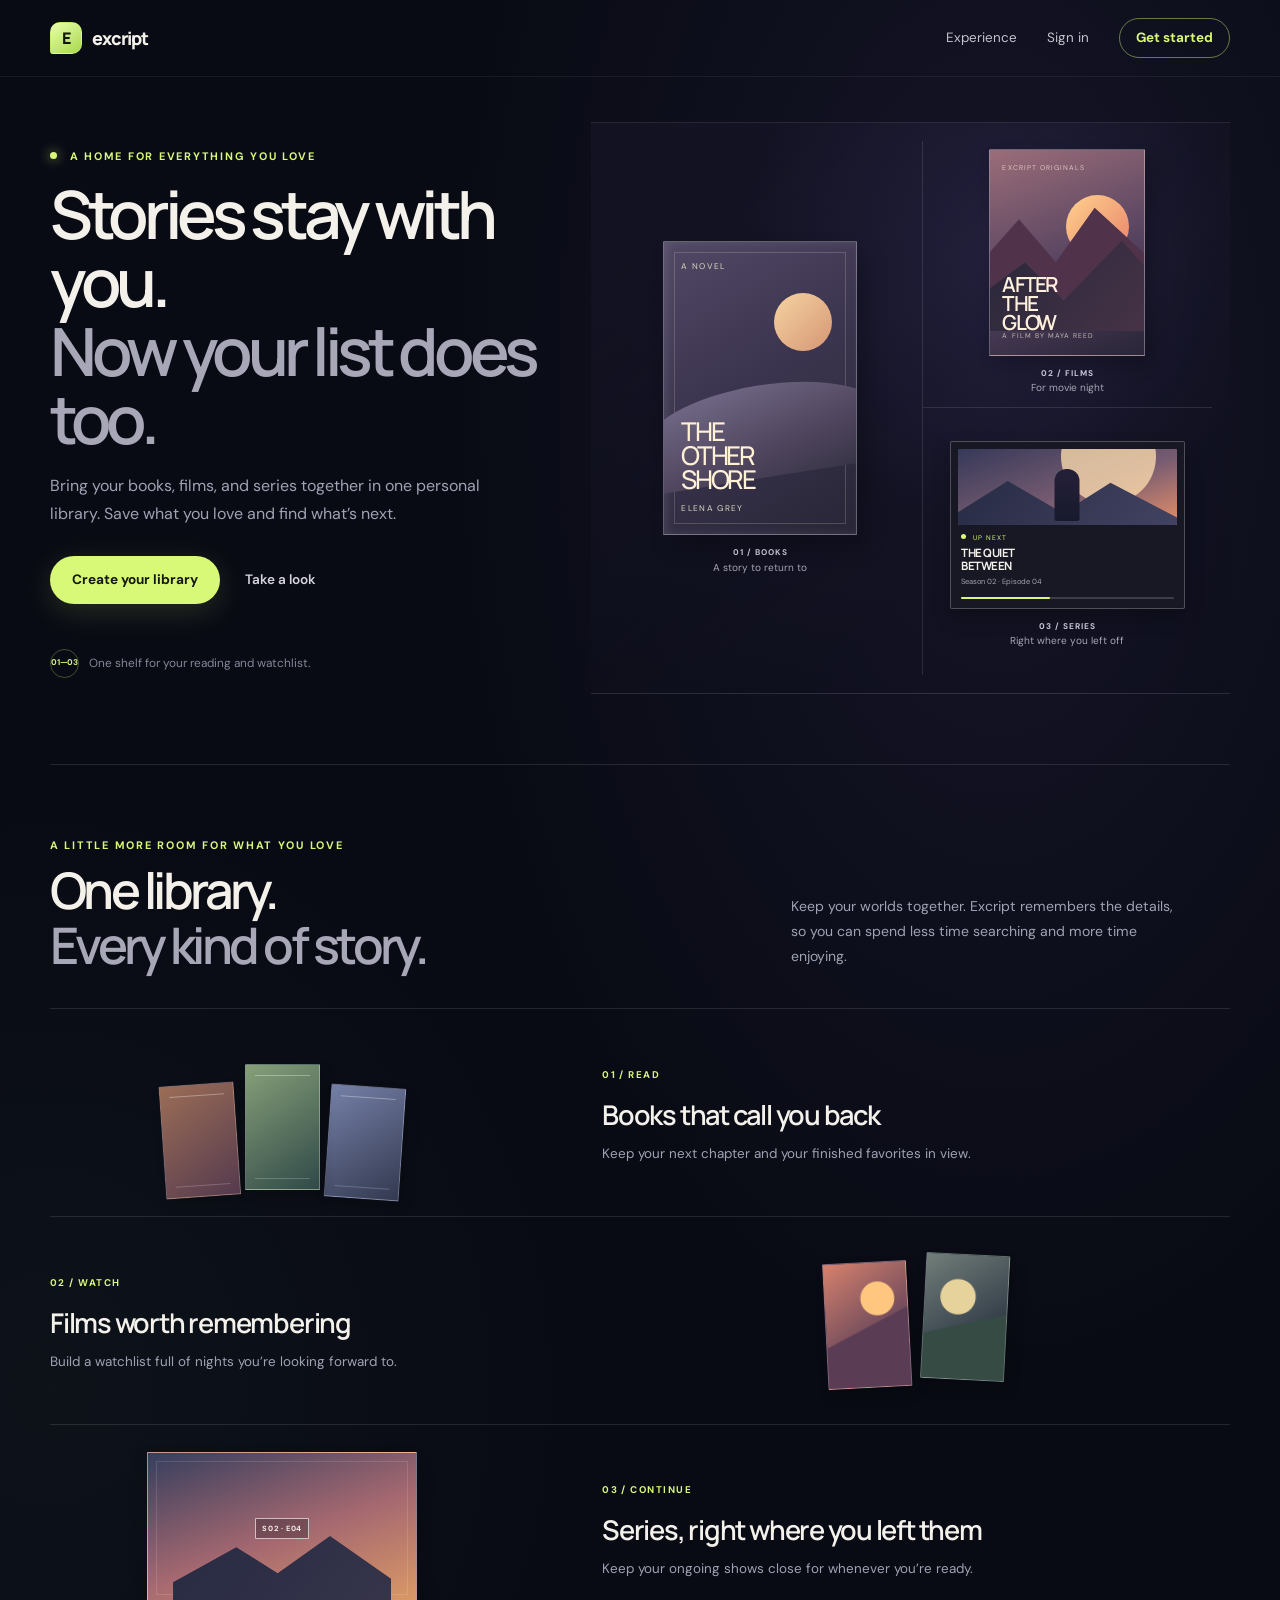
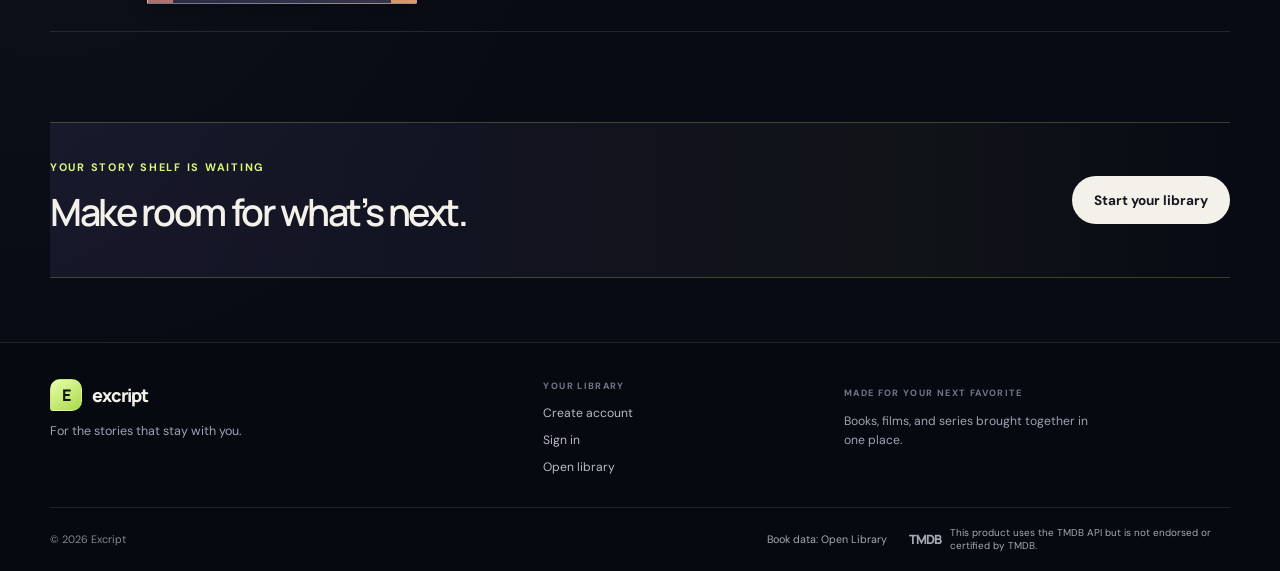
==== commit 57f9e16b: "Refine Excript landing page and mobile layout" ====
--- a/index.html
+++ b/index.html
@@ -18,7 +18,7 @@
         <div class="nav-links">
           <a href="#experience">Experience</a>
           <a class="nav-signin" href="login.html">Sign in</a>
-          <a class="nav-cta" href="login.html?mode=signup">Get started <span aria-hidden="true">↗</span></a>
+          <a class="nav-cta" href="login.html?mode=signup">Get started</a>
         </div>
       </nav>
     </header>
@@ -30,21 +30,14 @@
           <h1 id="hero-title">Stories stay with you.<br><span>Now your list does too.</span></h1>
           <p class="hero-description">Bring your books, films, and series together in one personal library. Save what you love and find what’s next.</p>
           <div class="hero-actions">
-            <a class="button button-primary" href="login.html?mode=signup">Create your library <span aria-hidden="true">→</span></a>
-            <a class="text-link" href="#experience">Take a look <span aria-hidden="true">↓</span></a>
+            <a class="button button-primary" href="login.html?mode=signup">Create your library</a>
+            <a class="text-link" href="#experience">Take a look</a>
           </div>
-          <div class="hero-proof"><span class="proof-orbit" aria-hidden="true">✳</span><span>One shelf for your reading and watchlist.</span></div>
+          <div class="hero-proof"><span>01—03</span><span>One shelf for your reading and watchlist.</span></div>
         </div>
 
-        <div class="hero-art" aria-label="A 3D collage of a book, movie poster, and series screen">
-          <div class="art-glow art-glow-one"></div>
-          <div class="art-glow art-glow-two"></div>
-          <div class="art-ring ring-one"></div>
-          <div class="art-ring ring-two"></div>
-          <div class="art-orbit orbit-one"><i></i></div>
-          <div class="art-orbit orbit-two"><i></i></div>
+        <div class="hero-art" aria-label="Editorial artwork showing a book, film poster, and series screen">
           <article class="art-object book-object">
-            <div class="book-spine"></div>
             <div class="book-cover">
               <span class="cover-kicker">A NOVEL</span>
               <span class="cover-moon"></span>
@@ -52,7 +45,7 @@
               <strong>THE<br>OTHER<br>SHORE</strong>
               <small>ELENA GREY</small>
             </div>
-            <span class="object-caption">A good story, kept close</span>
+            <div class="object-caption"><span>01 / BOOKS</span><span>A story to return to</span></div>
           </article>
           <article class="art-object film-object">
             <div class="film-poster">
@@ -63,19 +56,16 @@
               <strong>AFTER<br>THE<br>GLOW</strong>
               <span class="poster-bottom">A FILM BY MAYA REED</span>
             </div>
-            <span class="object-caption">One for movie night</span>
+            <div class="object-caption"><span>02 / FILMS</span><span>For movie night</span></div>
           </article>
           <article class="art-object series-object">
             <div class="series-screen">
-              <div class="screen-art"><span class="screen-star star-a">✦</span><span class="screen-star star-b">✧</span><span class="screen-land"></span><span class="screen-person"></span></div>
+              <div class="screen-art"><span class="screen-land"></span><span class="screen-person"></span></div>
               <div class="screen-meta"><span class="playing-pill"><i></i> UP NEXT</span><strong>THE QUIET<br>BETWEEN</strong><small>Season 02 · Episode 04</small></div>
               <div class="screen-progress"><i></i></div>
             </div>
-            <span class="object-caption">Pick up where you left off</span>
+            <div class="object-caption"><span>03 / SERIES</span><span>Right where you left off</span></div>
           </article>
-          <span class="floating-note note-top"><b>01</b> READ SOMETHING</span>
-          <span class="floating-note note-bottom">YOUR NEXT FAVORITE <b>✳</b></span>
-          <span class="art-index">EX / 001</span>
         </div>
       </section>
 
@@ -95,16 +85,15 @@
             <div><span class="world-number">02 / WATCH</span><h3>Films worth remembering</h3><p>Build a watchlist full of nights you’re looking forward to.</p></div>
           </article>
           <article class="world-card world-series">
-            <div class="world-art series-art" aria-hidden="true"><span class="series-window"><i></i><b>PLAY</b></span><span class="series-glint">✦</span></div>
+            <div class="world-art series-art" aria-hidden="true"><span class="series-window"><i></i><b>S02 · E04</b></span></div>
             <div><span class="world-number">03 / CONTINUE</span><h3>Series, right where you left them</h3><p>Keep your ongoing shows close for whenever you’re ready.</p></div>
           </article>
         </div>
       </section>
 
       <section class="closing-banner" aria-labelledby="closing-title">
-        <div class="closing-spark" aria-hidden="true">✳</div>
         <div><p class="eyebrow">Your story shelf is waiting</p><h2 id="closing-title">Make room for what’s next.</h2></div>
-        <a class="button button-light" href="login.html?mode=signup">Start your library <span aria-hidden="true">→</span></a>
+        <a class="button button-light" href="login.html?mode=signup">Start your library</a>
       </section>
     </main>
 
@@ -119,7 +108,7 @@
         <div class="data-credits">
           <a href="https://openlibrary.org/" target="_blank" rel="noopener noreferrer">Book data: Open Library</a>
           <a class="tmdb-credit" href="https://www.themoviedb.org/" target="_blank" rel="noopener noreferrer">
-            <img src="https://www.themoviedb.org/assets/2/v4/logos/v2/blue_square_2-d537fb228cf3ded904ef09b136fe3fec72548ebc1fea3fbbd1ad9e36364db38b.svg" alt="The Movie Database (TMDB)">
+            <span class="tmdb-mark" aria-hidden="true">TMDB</span>
             <span>This product uses the TMDB API but is not endorsed or certified by TMDB.</span>
           </a>
         </div>
--- a/landing.css
+++ b/landing.css
@@ -207,7 +207,7 @@
 .data-credits > a { color: #a6a7b4; }
 .data-credits a:hover { color: var(--landing-lime); }
 .tmdb-credit { display: inline-flex; max-width: 420px; align-items: center; gap: 9px; }
-.tmdb-credit img { display: block; width: 41px; height: auto; }
+.tmdb-credit .tmdb-mark { max-width: none; color: #a8a7b8; font-family: var(--landing-display); font-size: 0.8rem; font-weight: 800; letter-spacing: -0.07em; }
 .tmdb-credit span { max-width: 280px; font-size: 0.62rem; line-height: 1.35; }
 
 /* Login screen */
@@ -318,3 +318,311 @@
 @media (prefers-reduced-motion: reduce) {
   *, *::before, *::after { scroll-behavior: auto !important; animation-duration: 0.01ms !important; animation-iteration-count: 1 !important; transition-duration: 0.01ms !important; }
 }
+
+/* Editorial landing refinement */
+.hero-proof span:first-child {
+  display: grid;
+  width: 29px;
+  height: 29px;
+  flex: 0 0 auto;
+  place-items: center;
+  border: 1px solid rgb(216 248 120 / 28%);
+  border-radius: 50%;
+  color: var(--landing-lime);
+  font-size: 0.52rem;
+  font-weight: 700;
+  letter-spacing: -0.04em;
+}
+
+.hero-art {
+  display: grid;
+  height: auto;
+  min-height: 500px;
+  grid-template-columns: 1fr 0.92fr;
+  grid-template-rows: 1fr 1fr;
+  align-items: stretch;
+  gap: 0;
+  padding: 18px;
+  border-block: 1px solid rgb(255 255 255 / 10%);
+  background:
+    radial-gradient(ellipse at 67% 22%, rgb(133 112 209 / 13%), transparent 45%),
+    linear-gradient(135deg, rgb(28 25 48 / 45%), rgb(11 13 22 / 10%) 65%);
+  perspective: none;
+  transform-style: flat;
+}
+
+.art-object {
+  inset: auto;
+  position: relative;
+  display: flex;
+  width: auto;
+  min-width: 0;
+  flex-direction: column;
+  align-items: center;
+  justify-content: center;
+  gap: 12px;
+  filter: none;
+  transform: none;
+  animation: none;
+}
+
+.book-object {
+  grid-row: 1 / 3;
+  padding: 12px 22px 12px 12px;
+  border-right: 1px solid var(--landing-line);
+}
+
+.book-cover {
+  width: min(100%, 194px);
+  height: 294px;
+  flex: 0 0 auto;
+  padding: 19px 17px;
+  border: 1px solid rgb(255 255 255 / 25%);
+  border-radius: 1px;
+  background: linear-gradient(150deg, #514865 0%, #3b344e 48%, #282637 100%);
+  box-shadow: inset 4px 0 8px rgb(255 255 255 / 9%), 9px 12px 22px rgb(0 0 0 / 22%);
+  transform: none;
+}
+
+.book-cover::before {
+  position: absolute;
+  inset: 10px;
+  border: 1px solid rgb(255 241 214 / 18%);
+  content: "";
+  pointer-events: none;
+}
+
+.cover-moon { box-shadow: none; }
+.cover-horizon { background: linear-gradient(165deg, #77708e, #51465f 60%, #343244); }
+
+.film-object {
+  padding: 8px 8px 12px;
+  border-bottom: 1px solid var(--landing-line);
+}
+
+.film-poster {
+  width: min(100%, 156px);
+  height: 207px;
+  flex: 0 0 auto;
+  padding: 13px 12px;
+  border-radius: 1px;
+  background: linear-gradient(160deg, #9b6d79, #51405e 58%, #292537);
+  box-shadow: 6px 9px 17px rgb(0 0 0 / 20%);
+  transform: none;
+}
+
+.poster-sun { box-shadow: none; }
+
+.series-object { padding: 12px 4px 6px; }
+
+.series-screen {
+  width: min(100%, 235px);
+  padding: 7px 7px 9px;
+  border-radius: 2px;
+  background: #171824;
+  box-shadow: 0 8px 18px rgb(0 0 0 / 22%);
+  transform: none;
+}
+
+.screen-art { height: 76px; border-radius: 1px; }
+.screen-art::before { filter: none; }
+.screen-meta { padding-top: 8px; }
+
+.object-caption {
+  position: static;
+  display: grid;
+  width: 100%;
+  gap: 2px;
+  color: #a7a5b4;
+  font-size: 0.63rem;
+  line-height: 1.35;
+  text-align: center;
+  white-space: normal;
+}
+
+.object-caption span:first-child {
+  color: #d0cce0;
+  font-size: 0.52rem;
+  font-weight: 700;
+  letter-spacing: 0.13em;
+}
+
+.world-grid { display: grid; grid-template-columns: 1fr; gap: 0; }
+
+.world-card {
+  display: grid;
+  min-height: 208px;
+  grid-template-columns: minmax(220px, 0.85fr) minmax(0, 1.15fr);
+  align-items: center;
+  gap: clamp(28px, 7vw, 88px);
+  padding: 24px 0;
+  border: 0;
+  border-top: 1px solid var(--landing-line);
+  border-radius: 0;
+  background: transparent;
+  transition: border-color 180ms ease;
+}
+
+.world-card:last-child { border-bottom: 1px solid var(--landing-line); }
+.world-card:hover { border-color: rgb(216 248 120 / 34%); transform: none; }
+.world-card:nth-child(even) .world-art { order: 2; }
+.world-card:nth-child(even) > div:last-child { order: 1; }
+.world-card h3 { max-width: 440px; margin: 8px 0 7px; font-size: clamp(1.25rem, 2.3vw, 1.7rem); }
+.world-card p { max-width: 380px; font-size: 0.84rem; }
+.world-number { color: var(--landing-lime); font-size: 0.61rem; }
+.world-art { height: 158px; }
+.books-art { gap: 8px; }
+.mini-book {
+  width: 75px;
+  height: 113px;
+  border-radius: 1px;
+  box-shadow: 4px 6px 12px rgb(0 0 0 / 17%);
+  transform: none;
+}
+.book-a { transform: rotate(-4deg) translateY(5px); }
+.book-b { height: 126px; transform: translateY(-2px); }
+.book-c { transform: rotate(4deg) translateY(7px); }
+.films-art { gap: 14px; }
+.mini-poster { width: 84px; height: 126px; border-radius: 1px; box-shadow: 4px 7px 14px rgb(0 0 0 / 18%); }
+.poster-a { transform: rotate(-3deg) translateY(4px); }
+.poster-b { transform: rotate(3deg) translateY(-4px); }
+.series-window {
+  width: min(100%, 270px);
+  height: auto;
+  aspect-ratio: 16 / 9;
+  border-radius: 1px;
+  box-shadow: 0 8px 18px rgb(0 0 0 / 20%);
+  transform: none;
+}
+.series-window::before { inset: 8px; border-radius: 0; }
+.series-window b { width: auto; height: auto; padding: 4px 6px; border-radius: 1px; font-size: 0.47rem; letter-spacing: 0.08em; }
+
+.closing-banner {
+  min-height: 156px;
+  margin-bottom: 64px;
+  padding: 26px 0;
+  border: 0;
+  border-block: 1px solid rgb(216 248 120 / 22%);
+  border-radius: 0;
+  background: linear-gradient(90deg, rgb(153 130 255 / 9%), rgb(216 248 120 / 3%) 75%, transparent);
+}
+
+.closing-banner::after { display: none; }
+
+@media (max-width: 940px) {
+  .landing-hero { grid-template-columns: minmax(290px, 0.9fr) minmax(0, 1.1fr); }
+  .hero-art { min-height: 455px; padding: 12px; }
+  .book-cover { height: 265px; }
+  .film-poster { width: min(100%, 142px); height: 186px; }
+  .series-screen { width: min(100%, 210px); }
+  .screen-art { height: 64px; }
+  .world-card { grid-template-columns: minmax(190px, 0.8fr) minmax(0, 1.2fr); }
+}
+
+@media (max-width: 760px) {
+  .landing-hero { grid-template-columns: 1fr; }
+  .hero-art {
+    width: 100%;
+    max-width: 560px;
+    min-height: 390px;
+    grid-template-columns: 0.9fr 1.1fr;
+    grid-template-rows: 1fr 1fr;
+    margin: 22px auto 0;
+    padding: 14px;
+    transform: none;
+  }
+  .book-object { padding: 8px 16px 8px 4px; }
+  .book-cover { width: min(100%, 164px); height: 246px; padding: 16px 13px; }
+  .book-cover strong { font-size: 1.35rem; }
+  .film-object { padding: 7px 5px 9px; }
+  .film-poster { width: min(100%, 138px); height: 171px; padding: 11px 10px; }
+  .film-poster strong { font-size: 1.12rem; }
+  .series-object { padding: 9px 2px 3px; }
+  .series-screen { width: min(100%, 205px); }
+  .screen-art { height: 56px; }
+  .screen-meta strong { font-size: 0.66rem; }
+  .world-card { min-height: 190px; }
+  .world-card:nth-child(even) .world-art,
+  .world-card:nth-child(even) > div:last-child { order: initial; }
+}
+
+@media (max-width: 440px) {
+  .site-nav, .landing-hero, .experience-section, .closing-banner, .footer-main, .footer-credits { width: min(100% - 32px, 500px); }
+  .site-nav { min-height: 62px; }
+  .nav-links { gap: 9px; }
+  .nav-signin { font-size: 0.7rem; }
+  .nav-cta { min-height: 35px; gap: 5px; padding-inline: 9px; font-size: 0.68rem; }
+  .landing-hero { padding-top: 40px; }
+  h1 { font-size: clamp(2.35rem, 11.5vw, 3.1rem); }
+  .hero-description { font-size: 0.88rem; }
+  .hero-actions { flex-wrap: wrap; gap: 14px 18px; }
+  .hero-art {
+    width: 100%;
+    min-height: 326px;
+    grid-template-columns: 0.88fr 1.12fr;
+    margin-top: 22px;
+    padding: 10px;
+    transform: none;
+  }
+  .art-object { gap: 8px; }
+  .book-object { padding-right: 11px; }
+  .book-cover { width: min(100%, 124px); height: 190px; padding: 12px 10px; }
+  .cover-kicker, .book-cover small { font-size: 0.43rem; }
+  .cover-moon { top: 39px; right: 17px; width: 38px; height: 38px; }
+  .cover-horizon { bottom: 43px; height: 59px; }
+  .book-cover strong { font-size: 1.04rem; }
+  .book-cover small { margin-top: 7px; }
+  .film-poster { width: min(100%, 104px); height: 139px; padding: 9px 8px; }
+  .poster-top, .poster-bottom { font-size: 0.35rem; }
+  .poster-sun { top: 36px; right: 10px; width: 39px; height: 39px; }
+  .poster-mountain { bottom: 43px; height: 67px; }
+  .mountain-front { bottom: 19px; height: 61px; }
+  .film-poster strong { font-size: 0.9rem; }
+  .series-screen { width: min(100%, 148px); padding: 5px 5px 7px; }
+  .screen-art { height: 43px; }
+  .screen-meta { padding: 6px 2px 3px; }
+  .playing-pill { font-size: 0.36rem; }
+  .screen-meta strong { margin-top: 3px; font-size: 0.56rem; }
+  .screen-meta small { font-size: 0.4rem; }
+  .screen-progress { margin-top: 4px; }
+  .object-caption { font-size: 0.53rem; }
+  .object-caption span:first-child { font-size: 0.45rem; }
+  .experience-section { padding: 42px 0 50px; }
+  .section-intro { margin-bottom: 24px; }
+  .section-intro h2 { font-size: 2.05rem; }
+  .section-intro > p:last-child { font-size: 0.82rem; }
+  .world-card {
+    min-height: 164px;
+    grid-template-columns: minmax(104px, 0.78fr) minmax(0, 1.22fr);
+    gap: 12px;
+    padding: 17px 0;
+  }
+  .world-art { height: 122px; }
+  .mini-book { width: 38px; height: 70px; }
+  .book-b { height: 82px; }
+  .mini-book::before { inset: 7px 5px; }
+  .films-art { gap: 7px; }
+  .mini-poster { width: 43px; height: 70px; }
+  .series-window { width: 100%; }
+  .series-window::before { inset: 5px; }
+  .series-window b { padding: 3px 4px; font-size: 0.39rem; }
+  .world-number { font-size: 0.49rem; }
+  .world-card h3 { margin: 6px 0 4px; font-size: 1.02rem; }
+  .world-card p { font-size: 0.72rem; line-height: 1.5; }
+  .closing-banner { min-height: 150px; gap: 14px; margin-bottom: 42px; }
+  .closing-banner h2 { max-width: 300px; font-size: 1.6rem; }
+  .footer-main { grid-template-columns: 1fr 0.9fr; gap: 23px 14px; }
+  .footer-credits { font-size: 0.64rem; }
+}
+
+@media (max-width: 350px) {
+  .nav-links { gap: 7px; }
+  .wordmark { gap: 7px; font-size: 1.02rem; }
+  .wordmark-icon { width: 29px; height: 29px; }
+  .nav-signin { font-size: 0.65rem; }
+  .nav-cta { padding-inline: 7px; font-size: 0.64rem; }
+  .hero-art { padding-inline: 7px; }
+  .world-card { grid-template-columns: minmax(94px, 0.72fr) minmax(0, 1.28fr); gap: 9px; }
+  .mini-book { width: 34px; }
+  .mini-poster { width: 39px; }
+}
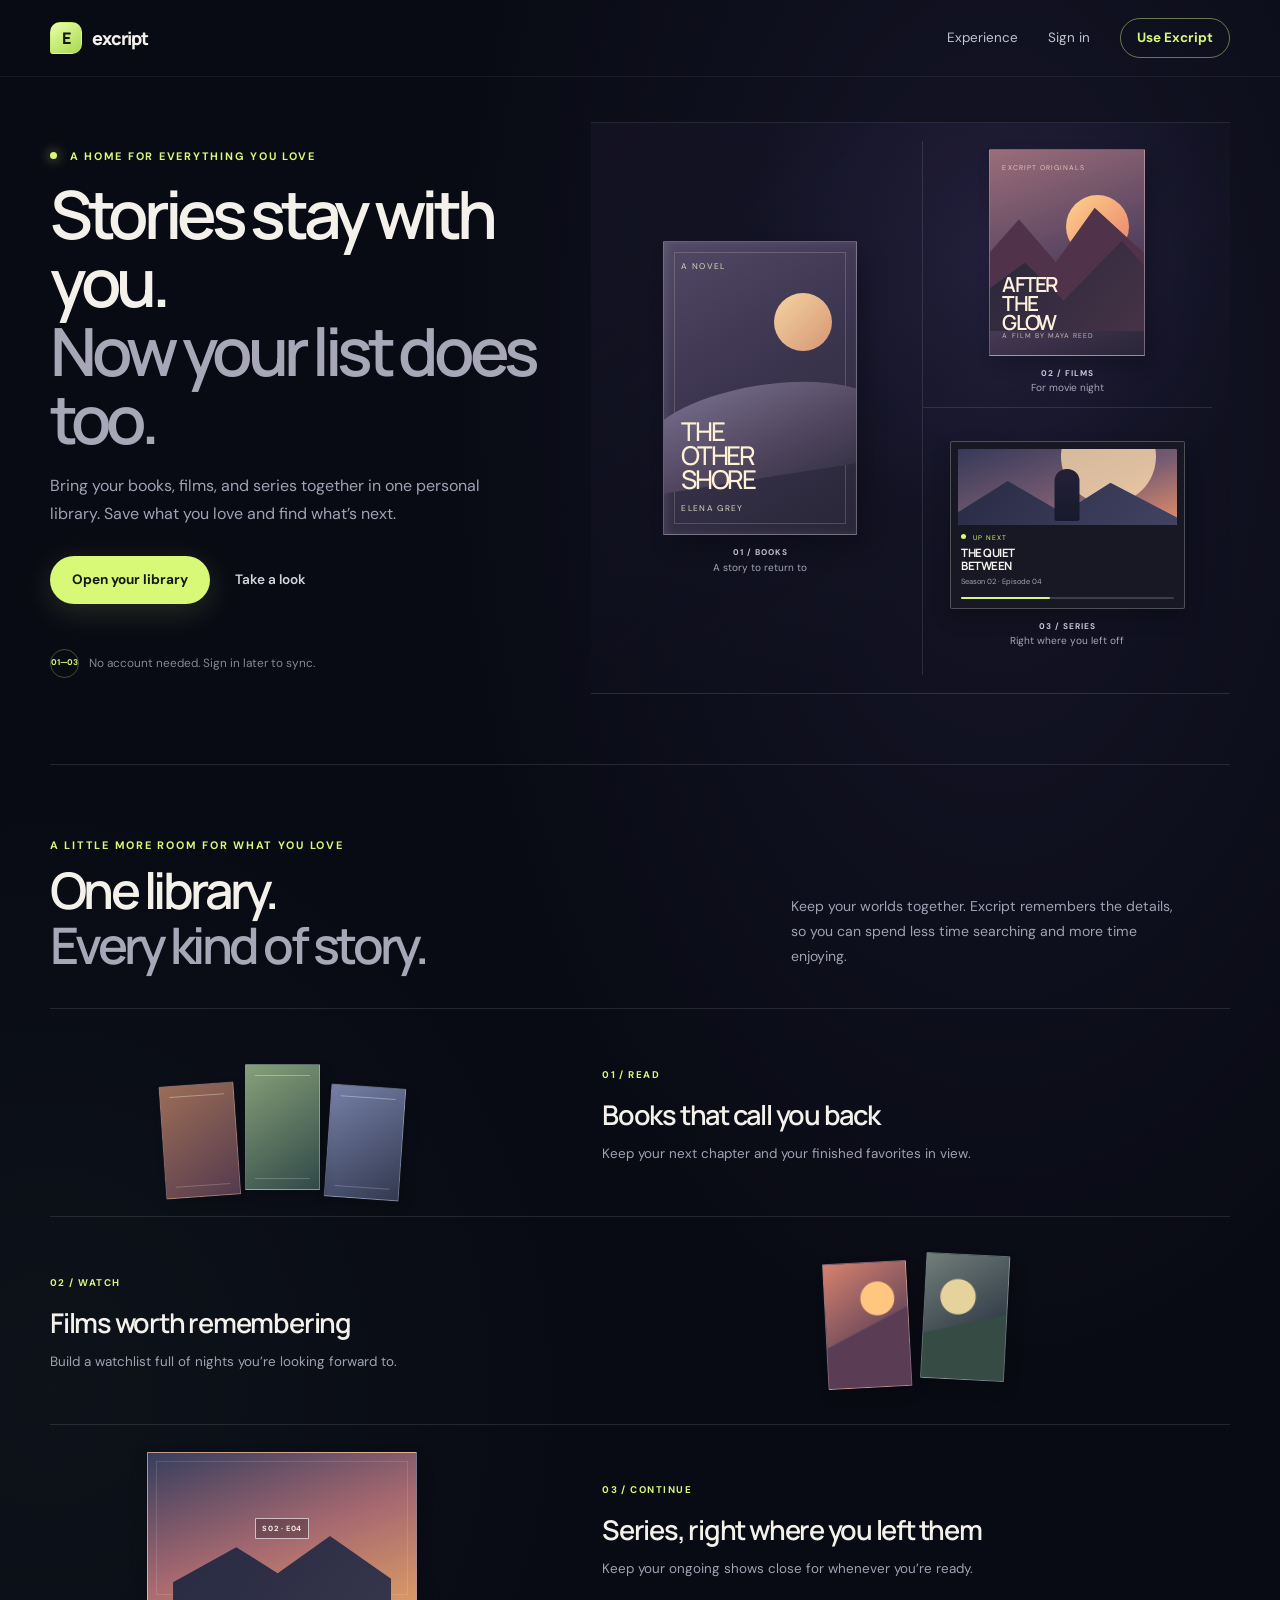
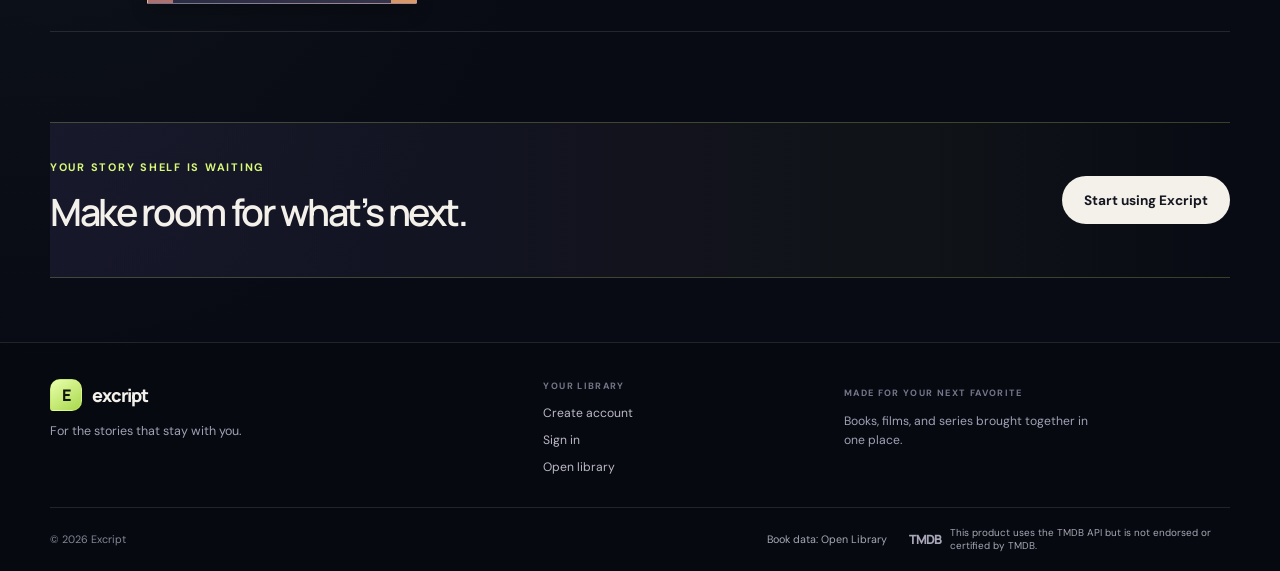
==== commit fcfda485: "Allow guest use and improve project documentation" ====
--- a/index.html
+++ b/index.html
@@ -18,7 +18,7 @@
         <div class="nav-links">
           <a href="#experience">Experience</a>
           <a class="nav-signin" href="login.html">Sign in</a>
-          <a class="nav-cta" href="login.html?mode=signup">Get started</a>
+          <a class="nav-cta" href="app.html?mode=guest">Use Excript</a>
         </div>
       </nav>
     </header>
@@ -30,10 +30,10 @@
           <h1 id="hero-title">Stories stay with you.<br><span>Now your list does too.</span></h1>
           <p class="hero-description">Bring your books, films, and series together in one personal library. Save what you love and find what’s next.</p>
           <div class="hero-actions">
-            <a class="button button-primary" href="login.html?mode=signup">Create your library</a>
+            <a class="button button-primary" href="app.html?mode=guest">Open your library</a>
             <a class="text-link" href="#experience">Take a look</a>
           </div>
-          <div class="hero-proof"><span>01—03</span><span>One shelf for your reading and watchlist.</span></div>
+          <div class="hero-proof"><span>01—03</span><span>No account needed. Sign in later to sync.</span></div>
         </div>
 
         <div class="hero-art" aria-label="Editorial artwork showing a book, film poster, and series screen">
@@ -93,7 +93,7 @@
 
       <section class="closing-banner" aria-labelledby="closing-title">
         <div><p class="eyebrow">Your story shelf is waiting</p><h2 id="closing-title">Make room for what’s next.</h2></div>
-        <a class="button button-light" href="login.html?mode=signup">Start your library</a>
+        <a class="button button-light" href="app.html?mode=guest">Start using Excript</a>
       </section>
     </main>
 
--- a/landing.css
+++ b/landing.css
@@ -233,6 +233,10 @@
 .auth-submit:disabled { cursor: wait; opacity: 0.65; }
 .auth-switch { margin: 20px 0 0; color: var(--landing-muted); font-size: 0.77rem; text-align: center; }
 .auth-switch button, .auth-forgot { padding: 0; border: 0; background: none; color: var(--landing-lime); cursor: pointer; font: inherit; font-weight: 700; }
+.auth-guest { display: grid; gap: 4px; margin: 20px 0 0; padding-top: 16px; border-top: 1px solid var(--landing-line); text-align: center; }
+.auth-guest a { color: var(--landing-lime); font-size: 0.78rem; font-weight: 700; }
+.auth-guest a:hover { color: #e7ff9b; }
+.auth-guest span { color: var(--landing-muted); font-size: 0.68rem; }
 .auth-forgot { justify-self: end; margin-top: -7px; font-size: 0.7rem; }
 .auth-message { min-height: 1.3em; margin: 14px 0 0; color: #e0d9f8; font-size: 0.76rem; line-height: 1.55; }
 .auth-message[data-kind="error"] { color: #ffae9a; }
